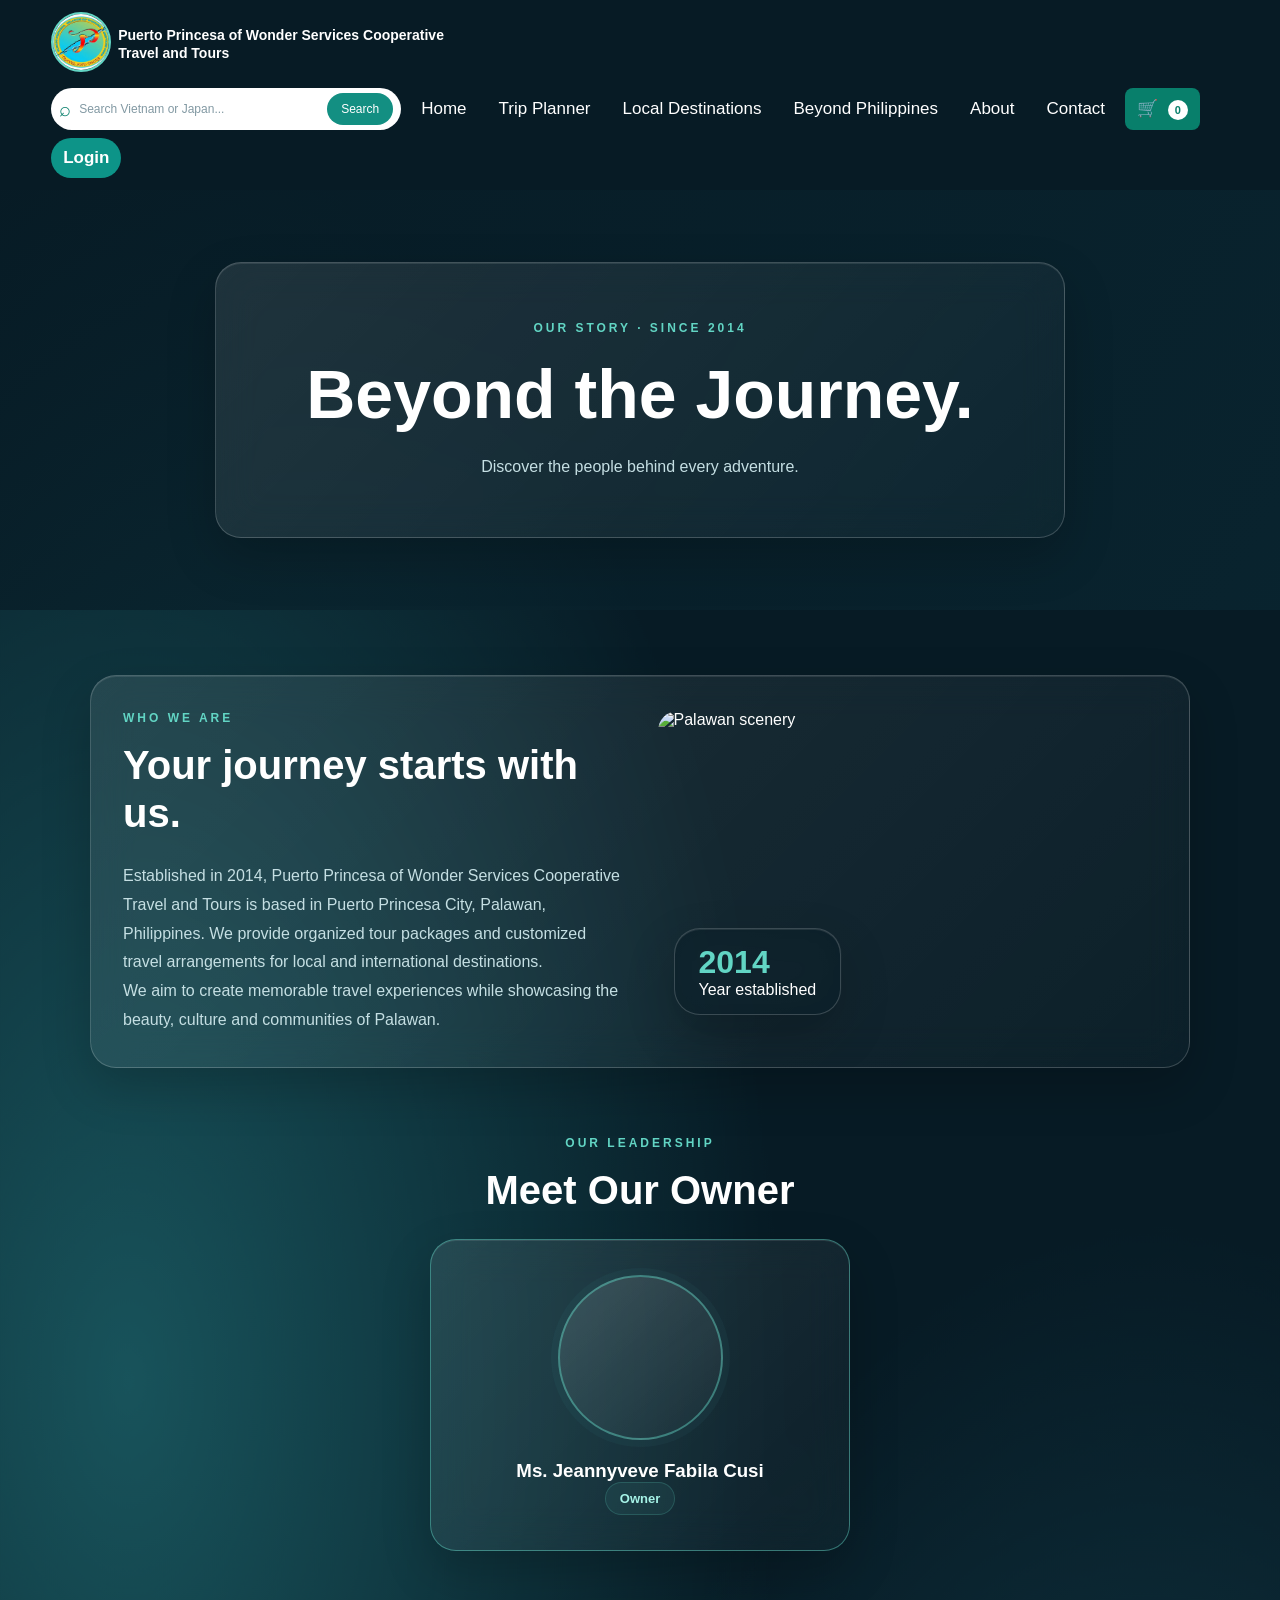
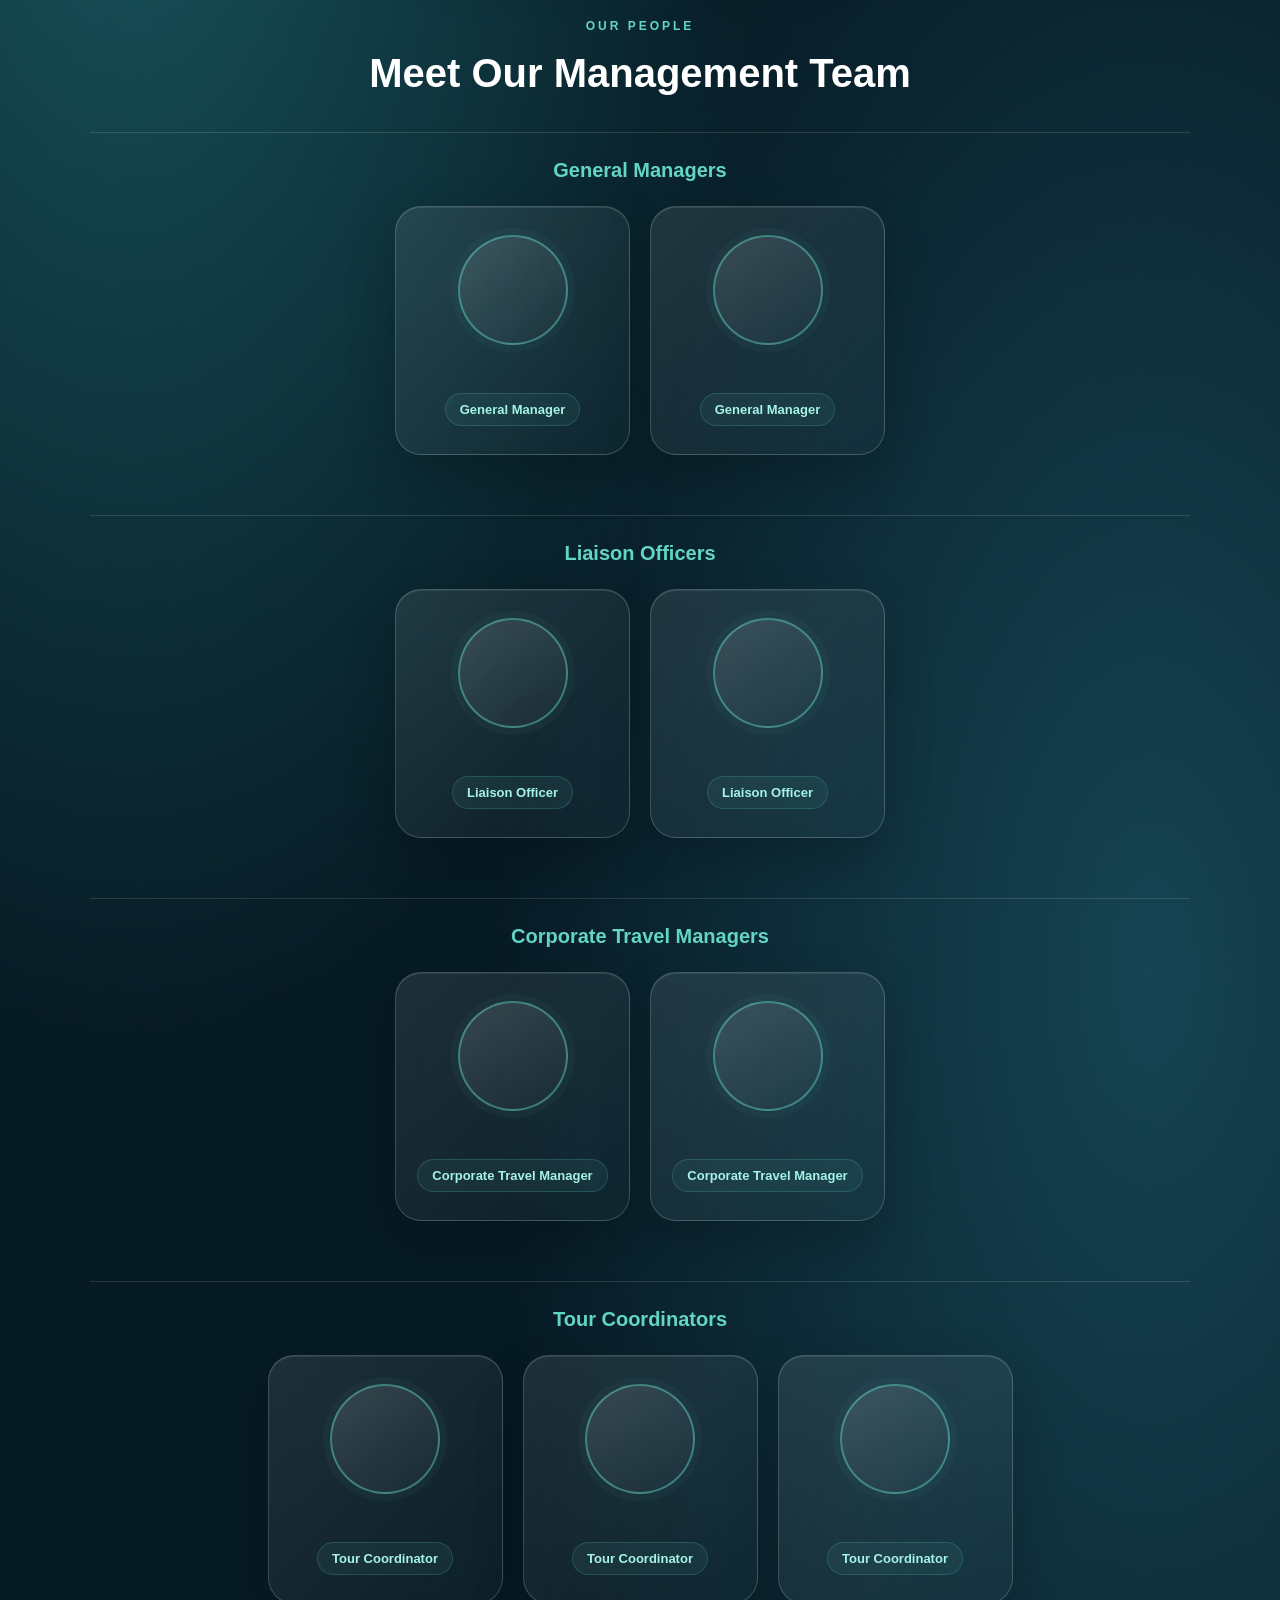
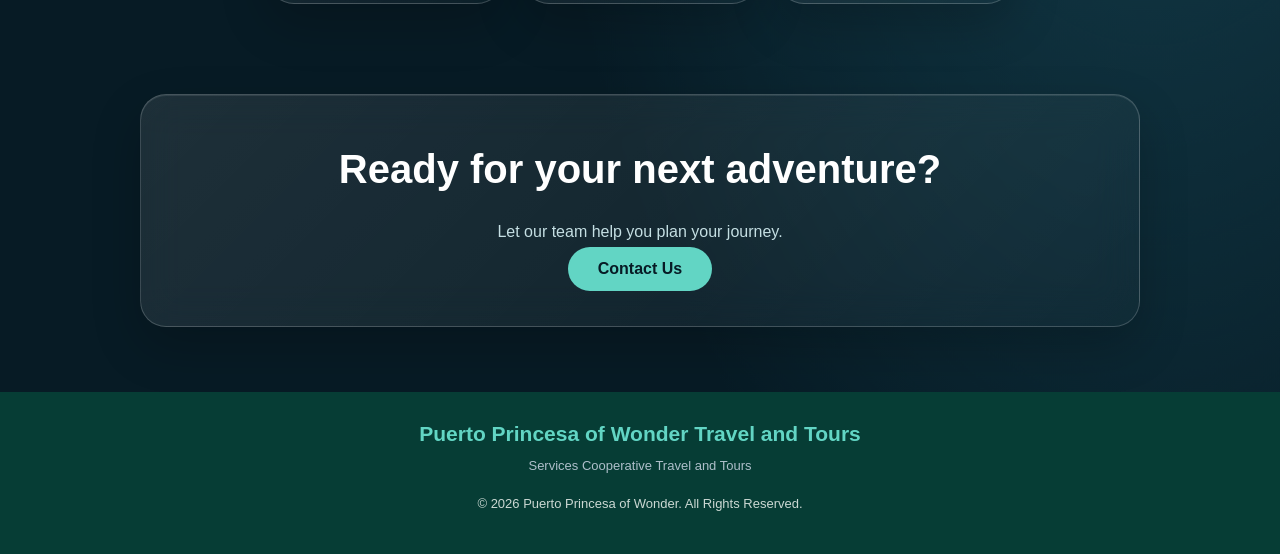
==== about.html @ e9b1c286 "Initial commit" ====
<!DOCTYPE html>
<html lang="en">
<head>
<meta charset="UTF-8">
<meta name="viewport" content="width=device-width, initial-scale=1">
<title>About Us | Puerto Princesa of Wonder</title>
<link rel="stylesheet" href="style.css">
<link rel="stylesheet" href="about.css">
</head>
<body>
  <header aria-label="Website header" class="navbar">
   <div class="brand-container">
    <div class="company-logo">
     <img alt="" onerror="this.hidden=true;this.nextElementSibling.hidden=false" src="logo_travel_and_tour.jpg"/>
     <span aria-label="Company logo placeholder" class="logo-fallback" hidden="">
      PW
     </span>
    </div>
    <div class="brand">
     Puerto Princesa of Wonder Services Cooperative Travel and Tours
    </div>
   </div>
   <nav aria-label="Main navigation" class="nav-links">
    <form class="home-search" id="headerSearchForm" role="search">
     <span aria-hidden="true">
      ⌕
     </span>
     <input aria-label="Search destinations" id="home-location-search" placeholder="Search Vietnam or Japan..." type="search"/>
     <button type="submit">
      Search
     </button>
    </form>
    <a href="index.html">
     Home
    </a>
    <a href="tripplanner.html">
     Trip Planner
    </a>
    <a href="local-destinations.html">
     Local Destinations
    </a>
    <a href="beyond-philippines.html">
     Beyond Philippines
    </a>
    <a href="about.html">
     About
    </a>
    <a href="contact.html">
     Contact
    </a>
    <button aria-label="Open shopping cart" class="cart-nav-btn" onclick="if(typeof openCart==='function')openCart()" type="button">
     🛒
     <span id="cart-count">
      0
     </span>
    </button>
    <button class="login-nav-btn" onclick="if(typeof showLoginNotice==='function')showLoginNotice()" type="button">
     Login
    </button>
   </nav>
  </header>
<main id="about-page">
<section class="about-hero"><div class="hero-glass"><span class="kicker">OUR STORY · SINCE 2014</span><h1>Beyond the Journey.</h1><p>Discover the people behind every adventure.</p></div></section>
<section class="company-section glass"><div><span class="kicker">WHO WE ARE</span><h2>Your journey starts with us.</h2><p>Established in 2014, Puerto Princesa of Wonder Services Cooperative Travel and Tours is based in Puerto Princesa City, Palawan, Philippines. We provide organized tour packages and customized travel arrangements for local and international destinations.</p><p>We aim to create memorable travel experiences while showcasing the beauty, culture and communities of Palawan.</p></div><div class="company-image"><img src="palawan.jpg" alt="Palawan scenery"><div class="year glass"><strong>2014</strong><br>Year established</div></div></section>
<section class="owner-section"><span class="kicker">OUR LEADERSHIP</span><h2>Meet Our Owner</h2><article class="owner-card glass"><div class="owner-photo"><!-- <img src="owner.jpg" alt="Ms. Jeannyveve Fabila Cusi"> --></div><h3>Ms. Jeannyveve Fabila Cusi</h3><span class="position">Owner</span></article></section>
<section class="team-section"><span class="kicker">OUR PEOPLE</span><h2>Meet Our Management Team</h2>
<section class="team-group"><h3>General Managers</h3><div class="team-grid"><article class="team-card"><div class="team-photo"><!-- <img src="general-manager-1.jpg" alt="General Manager"> --></div><h4><!-- Personnel name --></h4><span>General Manager</span></article>
<article class="team-card"><div class="team-photo"><!-- <img src="general-manager-2.jpg" alt="General Manager"> --></div><h4><!-- Personnel name --></h4><span>General Manager</span></article></div></section>
<section class="team-group"><h3>Liaison Officers</h3><div class="team-grid"><article class="team-card"><div class="team-photo"><!-- <img src="liaison-officer-1.jpg" alt="Liaison Officer"> --></div><h4><!-- Personnel name --></h4><span>Liaison Officer</span></article>
<article class="team-card"><div class="team-photo"><!-- <img src="liaison-officer-2.jpg" alt="Liaison Officer"> --></div><h4><!-- Personnel name --></h4><span>Liaison Officer</span></article></div></section>
<section class="team-group"><h3>Corporate Travel Managers</h3><div class="team-grid"><article class="team-card"><div class="team-photo"><!-- <img src="corporate-travel-manager-1.jpg" alt="Corporate Travel Manager"> --></div><h4><!-- Personnel name --></h4><span>Corporate Travel Manager</span></article>
<article class="team-card"><div class="team-photo"><!-- <img src="corporate-travel-manager-2.jpg" alt="Corporate Travel Manager"> --></div><h4><!-- Personnel name --></h4><span>Corporate Travel Manager</span></article></div></section>
<section class="team-group"><h3>Tour Coordinators</h3><div class="team-grid"><article class="team-card"><div class="team-photo"><!-- <img src="tour-coordinator-1.jpg" alt="Tour Coordinator"> --></div><h4><!-- Personnel name --></h4><span>Tour Coordinator</span></article>
<article class="team-card"><div class="team-photo"><!-- <img src="tour-coordinator-2.jpg" alt="Tour Coordinator"> --></div><h4><!-- Personnel name --></h4><span>Tour Coordinator</span></article>
<article class="team-card"><div class="team-photo"><!-- <img src="tour-coordinator-3.jpg" alt="Tour Coordinator"> --></div><h4><!-- Personnel name --></h4><span>Tour Coordinator</span></article></div></section>
</section><section class="about-contact glass"><h2>Ready for your next adventure?</h2><p>Let our team help you plan your journey.</p><a href="contact.html">Contact Us</a></section></main>
  <footer>
   <div class="footer-brand">
    Puerto Princesa of Wonder Travel and Tours
   </div>
   <p>
    Services Cooperative Travel and Tours
   </p>
   <p class="copyright">
    © 2026 Puerto Princesa of Wonder. All Rights Reserved.
   </p>
  </footer>
  <script defer="" src="script.js">
  </script>
 </body>
</html>
---- style.css ----
/* =========================
   GLOBAL
========================= */

* {
    margin: 0;
    padding: 0;
    box-sizing: border-box;
}

html {
    scroll-behavior: smooth;
}

body {
    font-family: Arial, Helvetica, sans-serif;
    background: #071b25;
    color: white;
}

button, input, select, textarea {
    font: inherit;
}

button {
    cursor: pointer;
}


/* =========================
   NAVBAR
========================= */

.navbar {
    width: 100%;
    min-height: 85px;
    padding: 12px 4%;
    display: flex;
    align-items: center;
    justify-content: space-between;
    gap: 20px;
    background: #071b25;
    position: sticky;
    top: 0;
    z-index: 1000;
}

.brand-container {
    display: flex;
    align-items: center;
    gap: 7px;
    flex-shrink: 0;
}

.company-logo img {
    width: 60px;
    height: 60px;
    object-fit: cover;
    border-radius: 50%;
    border: 2px solid #62d5c4;
}

.brand {
    color: white;
    font-size: 14px;
    font-weight: 900;
    line-height: 1.3;
    max-width: 330px;
}

.nav-links {
    display: flex;
    align-items: center;
    justify-content: flex-end;
    gap: 8px;
    flex-wrap: wrap;
}

.nav-links a,
.nav-links button {
    border: none;
    background: transparent;
    color: white;
    padding: 10px 12px;
    border-radius: 24px;
    font-size: 17px;
    text-decoration: none;
    white-space: nowrap;
    transition: 0.3s;
}

.nav-links a:hover,
.nav-links button:hover {
    background: rgba(22,135,125,0.12);
    color: #62d5c4;
}

/* LOGIN BUTTON */

.login-nav-btn,
.nav-links .login-nav-btn {
    background: #0d9488;
    color: white;
    font-weight: bold;
}

.login-nav-btn:hover {
    background: #08776f;
    color: white;
}

/* CART NAV BUTTON */

.cart-nav-btn,
.nav-links .cart-nav-btn {
    background: #087f6b;
    color: white;
    border-radius: 8px;
}

#cart-count {
    display: inline-grid;
    place-items: center;
    min-width: 20px;
    height: 20px;
    margin-left: 5px;
    padding: 0 5px;
    border-radius: 20px;
    background: white;
    color: #087f6b;
    font-size: 11px;
    font-weight: bold;
}

/* =========================
   HOME SEARCH BAR
========================= */

.home-search {
    display: flex;
    align-items: center;
    gap: 8px;
    width: 350px;
    max-width: 100%;
    min-height: 42px;
    padding: 5px 8px;
    background: white;
    border-radius: 25px;
    color: #17313d;
    position: relative;
}

.home-search span {
    font-size: 20px;
    color: #087f6b;
}

.home-search input {
    flex: 1;
    min-width: 0;
    width: 100%;
    border: none;
    outline: none;
    background: transparent;
    color: #172b35;
    font-size: 12px;
}

.home-search input::placeholder {
    color: #8299a3;
}

.home-search button {
    border: none;
    padding: 9px 14px;
    border-radius: 20px;
    background: #138f82;
    color: white;
    font-size: 12px;
}

.home-search button:hover {
    background: #08776d;
}

/* SEARCH SUGGESTIONS */

.search-results {
    position: absolute;
    top: calc(100% + 8px);
    left: 0;
    width: 100%;
    max-height: 200px;
    overflow-y: auto;
    display: none;
    flex-direction: column;
    background: white;
    border-radius: 12px;
    box-shadow: 0 8px 25px rgba(0,0,0,0.2);
    z-index: 9999;
}

.search-results button,
.search-results a,
.search-results .search-result-item {
    display: block;
    width: 100%;
    padding: 13px 18px;
    text-align: left;
    text-decoration: none;
    background: white;
    color: #17313d;
    border: none;
    border-bottom: 1px solid #eee;
    cursor: pointer;
    font-size: 14px;
}

.search-results button:hover,
.search-results a:hover,
.search-results .search-result-item:hover {
    background: #e9f6f3;
    color: #087f70;
}

/* =========================
   HOME HERO
========================= */

.home-hero {
    min-height: 620px;
    height: 88vh;
    position: relative;
    display: flex;
    align-items: center;
    background:
        url("https://images.unsplash.com/photo-1518509562904-e7ef99cdcc86?auto=format&fit=crop&w=2000&q=85")
        center/cover no-repeat;
}

.hero-overlay {
    position: absolute;
    inset: 0;
    background: linear-gradient(
        90deg,
        rgba(3,20,28,0.88),
        rgba(3,20,28,0.55),
        rgba(3,20,28,0.12)
    );
}

.home-content {
    position: relative;
    z-index: 2;
    max-width: 700px;
    padding: 0 8%;
}

.tagline {
    color: #62d5c4;
    font-size: 13px;
    font-weight: bold;
    letter-spacing: 3px;
}

.home-content h1 {
    font-size: clamp(55px,7vw,90px);
    line-height: 1.05;
    margin: 20px 0;
    font-weight: 900;
}

.home-content h1 span {
    color: #62d5c4;
}

.home-content p {
    max-width: 520px;
    color: #e0eeee;
    font-size: 16px;
    line-height: 1.8;
    margin-bottom: 30px;
}

/* BUTTONS */

.explore-btn,
.primary-btn,
.secondary-btn {
    display: inline-block;
    padding: 13px 25px;
    border: none;
    border-radius: 30px;
    font-size: 14px;
    font-weight: bold;
    text-decoration: none;
    transition: 0.3s;
}

.explore-btn,
.primary-btn {
    background: #0d9488;
    color: white;
}

.secondary-btn {
    background: transparent;
    border: 1px solid #62d5c4;
    color: white;
}

.explore-btn:hover,
.primary-btn:hover {
    background: #08776f;
    transform: translateY(-3px);
}

.secondary-btn:hover {
    background: #62d5c4;
    color: #071b25;
}

/* =========================
   SECTION HEADINGS
========================= */

.section-heading {
    text-align: center;
    margin-bottom: 45px;
}

.section-heading span {
    color: #62d5c4;
    font-size: 12px;
    font-weight: bold;
    letter-spacing: 3px;
}

.section-heading h2 {
    font-size: 36px;
    margin: 15px 0;
}

.section-heading p {
    color: #aebfca;
    font-size: 14px;
    line-height: 1.7;
}

/* =========================
   TOP DESTINATIONS
========================= */

.destinations {
    padding: 100px 8%;
    background: #0a222d;
}

.destination-grid {
    display: grid;
    grid-template-columns: repeat(3,minmax(0,1fr));
    gap: 25px;
}

.destination-card {
    background: #102d38;
    border-radius: 18px;
    overflow: hidden;
    border: 1px solid rgba(255,255,255,0.07);
    transition: 0.3s;
}

.destination-card:hover {
    transform: translateY(-8px);
    border-color: #62d5c4;
}

.destination-card img {
    width: 100%;
    height: 240px;
    object-fit: cover;
    display: block;
    transition: 0.4s;
}

.destination-card:hover img {
    transform: scale(1.03);
}

.destination-info {
    padding: 25px;
}

.destination-info span {
    color: #62d5c4;
    font-size: 11px;
    font-weight: bold;
    letter-spacing: 2px;
}

.destination-info h3 {
    color: white;
    font-size: 23px;
    margin: 12px 0;
}

.destination-info p {
    color: #b6c9c8;
    font-size: 14px;
    line-height: 1.8;
    margin-bottom: 20px;
}

.destination-info button {
    background: #087f6b;
    color: white;
    border: none;
    padding: 12px 18px;
    border-radius: 8px;
    font-weight: bold;
}

.destination-info button:hover {
    background: #075d50;
}

.center-action {
    display: flex;
    justify-content: center;
    flex-wrap: wrap;
    gap: 12px;
    margin-top: 35px;
}

/* =========================
   PREDICTIVE ANALYTICS
========================= */

.home-page {
    padding: 90px 8%;
    background: #173e38;
}

.home-page .section-heading h2 {
    color: #173e38;
}

.home-page .section-heading p {
    color: #777;
}

.prediction-panel {
    max-width: 950px;
    margin: auto;
    padding: 30px;
    background: rgb(4, 47, 164);
    border-radius: 20px;
    box-shadow: 0 12px 35px rgba(23,61,55,0.08);
}

/* FORM */

.custom-form {
    display: grid;
    grid-template-columns: repeat(2,minmax(0,1fr));
    gap: 22px;
}

.form-group {
    display: flex;
    flex-direction: column;
    gap: 9px;
    min-width: 0;
}

.form-group label {
    font-weight: 600;
    color: #244c45;
    font-size: 14px;
}

.form-group input,
.form-group select,
.form-group textarea {
    width: 100%;
    padding: 14px;
    border: 1px solid #ddd;
    border-radius: 9px;
    font-size: 14px;
    outline: none;
    font-family: inherit;
    background: white;
    color: #173e38;
}

.form-group input:focus,
.form-group select:focus,
.form-group textarea:focus {
    border-color: #159b82;
}

.full-width {
    grid-column: 1 / -1;
}

.prediction-results {
    margin-top: 22px;
    padding: 20px;
    border-radius: 14px;
    background: #f1f8f6;
    color: #173e38;
}


/* =========================
   FOOTER
========================= */

footer {
    padding: 40px 8%;
    text-align: center;
    background: #05151d;
}

.footer-brand {
    color: #62d5c4;
    font-size: 18px;
    font-weight: bold;
    margin-bottom: 10px;
}

footer p {
    color: #aebfca;
    font-size: 13px;
    line-height: 1.8;
}

.copyright {
    margin-top: 15px;
    font-size: 12px;
}

/* =========================
   SHOPPING CART
========================= */

.cart-overlay {
    display: none;
    position: fixed;
    inset: 0;
    z-index: 2000;
    background: rgba(0,0,0,0.55);
    justify-content: flex-end;
    align-items: stretch;
}

.cart-panel {
    background: white;
    width: min(450px,100%);
    height: 100%;
    padding: 25px;
    overflow-y: auto;
    box-shadow: -12px 0 35px rgba(0,0,0,0.18);
}

.cart-header {
    display: flex;
    justify-content: space-between;
    align-items: center;
    border-bottom: 1px solid #eee;
    padding-bottom: 20px;
}

.cart-header h2 {
    font-size: 21px;
    color: #173e38;
}

.cart-header button {
    border: none;
    background: transparent;
    font-size: 22px;
    color: #173e38;
}

.cart-item {
    display: flex;
    align-items: center;
    justify-content: space-between;
    gap: 15px;
    padding: 14px 0;
    border-bottom: 1px solid #e8eeec;
}

.cart-item h4 {
    color: #173e38;
}

.cart-item p {
    color: #888;
    font-size: 13px;
    margin-top: 5px;
}

.cart-item button {
    border: none;
    background: #fff0ed;
    color: #b23c2b;
    padding: 8px 12px;
    border-radius: 8px;
}

.cart-footer {
    margin-top: 30px;
}

.cart-footer h3 {
    margin-bottom: 20px;
    color: #173e38;
}

.cart-footer button {
    width: 100%;
    padding: 15px;
    background: #087f6b;
    color: white;
    border: none;
    border-radius: 8px;
}

.empty-cart {
    text-align: center;
    color: #999;
    padding: 40px 0;
}

/* =========================
   RESPONSIVE DESIGN
========================= */

@media (max-width: 1050px) {
    .navbar {
        padding: 12px 2.5%;
    }

    .brand {
        font-size: 12px;
        max-width: 260px;
    }

    .company-logo img {
        width: 50px;
        height: 50px;
    }

    .nav-links {
        gap: 5px;
    }
}

@media (max-width: 800px) {
    .navbar {
        flex-direction: column;
        justify-content: center;
        gap: 13px;
    }

    .brand-container {
        justify-content: center;
    }

    .nav-links {
        justify-content: center;
    }

    .home-hero {
        height: 650px;
        min-height: 550px;
    }

    .destination-grid,
    .contact-details {
        grid-template-columns: 1fr;
    }

    .about-content {
        grid-template-columns: 1fr;
        gap: 35px;
    }

    .about-image {
        min-height: 300px;
    }

    .section-heading h2 {
        font-size: 29px;
    }

    .about-text h2 {
        font-size: 31px;
    }
}

@media (max-width: 600px) {
    .brand {
        font-size: 12px;
        max-width: 75vw;
        white-space: normal;
    }

    .nav-links {
        gap: 5px;
    }

    .nav-links a,
    .nav-links button {
        font-size: 11px;
        padding: 8px;
    }

    .home-search {
        width: 100%;
    }

    .home-content h1 {
        font-size: 52px;
    }

    .home-content p {
        font-size: 14px;
    }

    .home-page .custom-form {
        grid-template-columns: 1fr;
    }

    .full-width {
        grid-column: 1 / -1;
    }

    .prediction-panel {
        padding: 20px;
    }

    .destinations,
    .about-section,
    .contact-section,
    .home-page {
        padding: 70px 6%;
    }

    .center-action {
        flex-direction: column;
    }

    .center-action button {
        width: 100%;
    }
}




/* =================================
   TRAVEL RECOMMENDATIONS SECTION
================================= */

.home-page {
  width: 100%;
  padding: 80px 7%;
  background: #0a222d;
}

/* Section Heading */

.home-page .section-heading {
  text-align: center;
  max-width: 850px;
  margin: 0 auto 35px;
}

.home-page .section-heading span {
  display: inline-block;
  color: #ffffff;
  font-size: 20px;
  font-weight: 1000;
  letter-spacing: 1px;
  margin-bottom: 12px;
}

.home-page .section-heading h2 {
  font-size: 36px;
  font-weight: 800;
  color: #173b4f;
  margin-bottom: 15px;
}

.home-page .section-inner {
  max-width: 750px;
  margin: 0 auto 30px;
  text-align: center;
}

.home-page .section-inner p {
  color: #667781;
  font-size: 15px;
  line-height: 1.8;
  margin: 0;
}

/* Generator Panel */

.generator-panel {
  max-width: 1050px;
  margin: 0 auto;
  padding: 35px;
  background: #ffffff;
  border-radius: 18px;
  box-shadow: 0 8px 30px rgba(20, 55, 75, 0.08);
  border: 1px solid #e7eef2;
}

/* Generator Form */

.generator-form {
  display: grid;
  grid-template-columns: repeat(2, 1fr);
  gap: 22px;
}

.generator-form .form-group {
  display: flex;
  flex-direction: column;
  gap: 9px;
}

.generator-form .form-group label {
  font-size: 14px;
  font-weight: 700;
  color: #294957;
}

.generator-form .form-group select,
.generator-form .form-group input {
  width: 100%;
  height: 48px;
  padding: 0 15px;
  border: 1px solid #d8e2e8;
  border-radius: 9px;
  outline: none;
  background: #f9fbfc;
  color: #344b57;
  font-size: 14px;
  transition: 0.3s ease;
}

.generator-form .form-group select:focus,
.generator-form .form-group input:focus {
  border-color: #078b83;
  background: #ffffff;
  box-shadow: 0 0 0 3px rgba(7, 139, 131, 0.12);
}

/* Generate Button */

.gen-submit {
  grid-column: 1 / -1;
  text-align: center;
  margin-top: 8px;
}

.gen-submit .primary-btn {
  min-width: 230px;
  padding: 14px 28px;
  border: none;
  border-radius: 9px;
  background: #078b83;
  color: #ffffff;
  font-size: 15px;
  font-weight: 700;
  cursor: pointer;
  transition: 0.3s ease;
}

.gen-submit .primary-btn:hover {
  background: #056d67;
  transform: translateY(-2px);
  box-shadow: 0 6px 15px rgba(7, 139, 131, 0.2);
}

.generator-note {
  display: block;
  margin-top: 14px;
  color: #ffffff;
  font-size: 12px;
  line-height: 1.6;
}

/* Prediction Results */

.prediction-results {
  margin-top: 30px;
  padding: 25px;
  min-height: 100px;
  background: #f7fafb;
  border: 1px dashed #cbdde0;
  border-radius: 12px;
}

.prediction-results .placeholder {
  margin: 10px 0;
  text-align: center;
  color: #84939b;
  font-size: 14px;
}

/* Responsive Design */

@media (max-width: 768px) {
  .home-page {
    padding: 55px 5%;
  }

  .home-page .section-heading h2 {
    font-size: 28px;
  }

  .generator-panel {
    padding: 22px;
  }

  .generator-form {
    grid-template-columns: 1fr;
    gap: 18px;
  }

  .gen-submit {
    grid-column: 1;
  }

  .gen-submit .primary-btn {
    width: 100%;
  }
}

@media (max-width: 480px) {
  .home-page {
    padding: 45px 4%;
  }

  .home-page .section-heading h2 {
    font-size: 24px;
  }

  .generator-panel {
    padding: 17px;
  }

  .generator-form .form-group select,
  .generator-form .form-group input {
    height: 45px;
  }

  .prediction-results {
    padding: 18px;
  }
}





/* ==========================================
   TRIP PLANNER - MAIN PAGE
========================================== */

#planner-page,
#tours-page {
    display: block;
    width: 100%;
    min-height: 70vh;
    background: #f8f9fa;
    color: #333;
}

/* ==========================================
   HERO SECTION
========================================== */

#planner-page .subpage-hero,
#tours-page .subpage-hero {
    width: 100%;
    padding: 75px 20px;
    text-align: center;
    color: #fff;
    background: linear-gradient(135deg, #064b3e, #08745f);
}

#planner-page .eyebrow,
#tours-page .eyebrow {
    display: inline-block;
    margin-bottom: 15px;
    color: #f4c542;
    font-size: 13px;
    font-weight: 800;
    letter-spacing: 2px;
}

#planner-page .subpage-hero h1,
#tours-page .subpage-hero h1 {
    margin-bottom: 15px;
    font-size: clamp(27px, 4vw, 42px);
    font-weight: 800;
    line-height: 1.3;
}

#planner-page .subpage-hero p,
#tours-page .subpage-hero p {
    max-width: 650px;
    margin: 0 auto;
    color: #e8f3ef;
    font-size: 16px;
    line-height: 1.7;
}

/* ==========================================
   SECTION CONTAINER
========================================== */

#planner-page .section,
#tours-page .section {
    width: 100%;
    padding: 65px 20px;
}

#planner-page .section-inner,
#tours-page .section-inner {
    width: 100%;
    max-width: 1150px;
    margin: 0 auto;
}

/* ==========================================
   CHOICE CARDS
========================================== */

#planner-page .choice-grid {
    display: grid;
    grid-template-columns: repeat(2, minmax(0, 1fr));
    gap: 30px;
    max-width: 950px;
    margin: 0 auto;
}

#planner-page .choice-card {
    display: flex;
    flex-direction: column;
    align-items: center;
    justify-content: space-between;
    padding: 38px 30px;
    background: #fff;
    border: 1px solid #e5e5e5;
    border-radius: 18px;
    text-align: center;
    box-shadow: 0 8px 25px rgba(0, 0, 0, 0.07);
    transition: transform 0.3s ease, box-shadow 0.3s ease;
}

#planner-page .choice-card:hover {
    transform: translateY(-6px);
    box-shadow: 0 12px 30px rgba(0, 0, 0, 0.12);
}

#planner-page .choice-icon {
    margin-bottom: 20px;
    font-size: 48px;
}

#planner-page .choice-card h2 {
    margin-bottom: 15px;
    color: #064b3e;
    font-size: 25px;
    font-weight: 800;
}

#planner-page .choice-card p {
    min-height: 80px;
    margin-bottom: 25px;
    color: #666;
    font-size: 15px;
    line-height: 1.8;
}

/* ==========================================
   BUTTONS
========================================== */

#planner-page .primary-btn,
#tours-page .secondary-btn {
    display: inline-block;
    padding: 13px 23px;
    border: none;
    border-radius: 8px;
    font-size: 14px;
    font-weight: 700;
    cursor: pointer;
    transition: 0.3s ease;
}

#planner-page .primary-btn {
    background: #08745f;
    color: #fff;
}

#planner-page .primary-btn:hover {
    background: #064b3e;
    transform: translateY(-2px);
}

#planner-page .gold-btn {
    background: #e5ad28;
    color: #222;
}

#planner-page .gold-btn:hover {
    background: #cc9414;
}

/* ==========================================
   TOUR PACKAGE GENERATOR LINK
========================================== */

#planner-page .choice-note {
    margin-top: 35px;
    color: #666;
    text-align: center;
    font-size: 15px;
}

#planner-page .link-btn {
    padding: 0;
    border: none;
    background: transparent;
    color: #08745f;
    font-weight: 800;
    text-decoration: underline;
    cursor: pointer;
}

#planner-page .link-btn:hover {
    color: #e5ad28;
}

/* ==========================================
   TOUR CATALOG FILTER
========================================== */

#tours-page .tours-filter {
    display: flex;
    align-items: center;
    justify-content: flex-end;
    gap: 12px;
    margin-bottom: 30px;
}

#tours-page .tours-filter label {
    color: #064b3e;
    font-size: 13px;
    font-weight: 800;
}

#tours-page .tours-filter select {
    min-width: 190px;
    padding: 11px 15px;
    border: 1px solid #ccc;
    border-radius: 8px;
    background: #fff;
    color: #333;
    outline: none;
}

#tours-page .tours-filter select:focus {
    border-color: #08745f;
    box-shadow: 0 0 0 3px rgba(8, 116, 95, 0.12);
}

/* ==========================================
   TOUR CARDS
========================================== */

#tours-page .tour-tiles {
    display: grid;
    grid-template-columns: repeat(3, minmax(0, 1fr));
    gap: 25px;
    width: 100%;
}

#tours-page .tour-card,
#tours-page .tour-tile {
    overflow: hidden;
    background: #fff;
    border: 1px solid #e5e5e5;
    border-radius: 14px;
    box-shadow: 0 5px 18px rgba(0, 0, 0, 0.07);
    transition: 0.3s ease;
}

#tours-page .tour-card:hover,
#tours-page .tour-tile:hover {
    transform: translateY(-5px);
    box-shadow: 0 10px 25px rgba(0, 0, 0, 0.12);
}

#tours-page .tour-card img,
#tours-page .tour-tile img {
    display: block;
    width: 100%;
    height: 210px;
    object-fit: cover;
}

#tours-page .tour-card h3,
#tours-page .tour-tile h3 {
    margin: 18px 18px 10px;
    color: #064b3e;
    font-size: 19px;
    font-weight: 800;
}

#tours-page .tour-card p,
#tours-page .tour-tile p {
    margin: 0 18px 15px;
    color: #666;
    font-size: 14px;
    line-height: 1.6;
}

#tours-page .tour-card button,
#tours-page .tour-tile button {
    margin: 0 18px 20px;
}

/* ==========================================
   ACTION BUTTONS
========================================== */

#tours-page .form-actions {
    display: flex;
    flex-wrap: wrap;
    align-items: center;
    justify-content: center;
    gap: 15px;
    margin-top: 40px;
}

#tours-page .secondary-btn {
    background: #064b3e;
    color: #fff;
}

#tours-page .secondary-btn:hover {
    background: #08745f;
    transform: translateY(-2px);
}

/* ==========================================
   FOOTER
========================================== */

body > footer {
    width: 100%;
    padding: 30px 20px;
    background: #063d35;
    color: #fff;
    text-align: center;
}

body > footer .footer-brand {
    margin-bottom: 8px;
    font-size: 21px;
    font-weight: 800;
}

body > footer p {
    margin-bottom: 8px;
}

body > footer .copyright {
    margin-top: 15px;
    color: #cbd8d3;
    font-size: 13px;
}

/* ==========================================
   TABLET
========================================== */

@media (max-width: 900px) {
    #tours-page .tour-tiles {
        grid-template-columns: repeat(2, minmax(0, 1fr));
    }

    #planner-page .choice-grid {
        gap: 20px;
    }
}

/* ==========================================
   MOBILE
========================================== */

@media (max-width: 600px) {
    #planner-page .subpage-hero,
    #tours-page .subpage-hero {
        padding: 55px 18px;
    }

    #planner-page .section,
    #tours-page .section {
        padding: 40px 15px;
    }

    #planner-page .choice-grid {
        grid-template-columns: 1fr;
    }

    #planner-page .choice-card {
        padding: 30px 22px;
    }

    #planner-page .choice-card p {
        min-height: auto;
    }

    #tours-page .tour-tiles {
        grid-template-columns: 1fr;
    }

    #tours-page .tours-filter {
        align-items: flex-start;
        flex-direction: column;
    }

    #tours-page .tours-filter select {
        width: 100%;
    }

    #tours-page .form-actions {
        flex-direction: column;
    }

    #tours-page .secondary-btn {
        width: 100%;
    }
}







/* ==========================================
   CUSTOMIZE YOUR DREAM TRIP SECTION
========================================== */

#customize {
    width: 100%;
    padding: 80px 7%;
    background: #0a222d;
}

/* SECTION CONTAINER */

#customize .section-inner {
    max-width: 1200px;
    margin: 0 auto;
}

/* FEATURE LAYOUT */

#customize .feature-band {
    display: grid;
    grid-template-columns: 1fr 1fr;
    align-items: center;
    gap: 60px;
}

/* DESTINATION IMAGE */

#customize .feature-band img {
    display: block;
    width: 100%;
    height: 420px;
    object-fit: cover;
    border-radius: 18px;
    box-shadow: 0 12px 30px rgba(0, 0, 0, 0.12);
}

/* TEXT CONTENT */

#customize .feature-copy {
    display: flex;
    flex-direction: column;
    align-items: flex-start;
}

/* EYEBROW TEXT */

#customize .eyebrow {
    display: inline-block;
    color: #00ffee;
    font-size: 13px;
    font-weight: 800;
    letter-spacing: 2px;
    text-transform: uppercase;
    margin-bottom: 18px;
}

/* SECTION TITLE */

#customize .feature-copy h2 {
    color: #ffffff;
    font-size: clamp(30px, 3.5vw, 44px);
    font-weight: 900;
    line-height: 1.2;
    margin: 0 0 22px;
}

/* DESCRIPTION */

#customize .feature-copy p {
    color: #ffffff;
    font-size: 16px;
    line-height: 1.9;
    max-width: 520px;
    margin: 0 0 30px;
}

/* START PLANNING BUTTON */

#customize .feature-copy .btn-primary {
    display: inline-flex;
    align-items: center;
    justify-content: center;

    padding: 14px 30px;
    min-height: 50px;

    background: #0d9488;
    color: #ffffff;
    border: 1px solid #0d9488;
    border-radius: 30px;

    font-size: 15px;
    font-weight: 700;
    text-decoration: none;

    transition: all 0.3s ease;
}

#customize .feature-copy .btn-primary:hover {
    background: #08776f;
    border-color: #08776f;
    color: #ffffff;
    transform: translateY(-3px);
    box-shadow: 0 8px 20px rgba(13, 148, 136, 0.25);
}

/* ==========================================
   RESPONSIVE - TABLET
========================================== */

@media (max-width: 900px) {

    #customize {
        padding: 60px 5%;
    }

    #customize .feature-band {
        gap: 35px;
    }

    #customize .feature-band img {
        height: 350px;
    }

    #customize .feature-copy h2 {
        font-size: 32px;
    }

    #customize .feature-copy p {
        font-size: 15px;
    }
}

/* ==========================================
   RESPONSIVE - MOBILE
========================================== */

@media (max-width: 768px) {

    #customize {
        padding: 50px 5%;
    }

    #customize .feature-band {
        grid-template-columns: 1fr;
        gap: 30px;
    }

    #customize .feature-band img {
        height: 280px;
    }

    #customize .feature-copy h2 {
        font-size: 29px;
    }

    #customize .feature-copy p {
        font-size: 14px;
        line-height: 1.8;
    }
}

/* ==========================================
   RESPONSIVE - SMALL MOBILE
========================================== */

@media (max-width: 480px) {

    #customize .feature-band img {
        height: 230px;
        border-radius: 12px;
    }

    #customize .feature-copy h2 {
        font-size: 26px;
    }

    #customize .feature-copy .btn-primary {
        width: 100%;
    }
}








/* ==========================================
   SMART TRAVEL RECOMMENDATIONS SECTION
========================================== */

#recommendations {
    width: 100%;
    padding: 80px 7%;
    background: #0a222d;
}

/* SECTION CONTAINER */

#recommendations .section-inner {
    max-width: 1200px;
    margin: 0 auto;
}

/* FEATURE LAYOUT */

#recommendations .feature-band {
    display: grid;
    grid-template-columns: 1fr 1fr;
    align-items: center;
    gap: 60px;
}

/* TEXT CONTENT */

#recommendations .feature-copy {
    display: flex;
    flex-direction: column;
    align-items: flex-start;
}

/* EYEBROW TEXT */

#recommendations .eyebrow {
    display: inline-block;
    color: #00ffee;
    font-size: 13px;
    font-weight: 800;
    letter-spacing: 2px;
    text-transform: uppercase;
    margin-bottom: 18px;
}

/* SECTION TITLE */

#recommendations .feature-copy h2 {
    color: #ffffff;
    font-size: clamp(30px, 3.5vw, 44px);
    font-weight: 900;
    line-height: 1.2;
    margin: 0 0 22px;
}

/* DESCRIPTION */

#recommendations .feature-copy p {
    color: #ffffff;
    font-size: 16px;
    line-height: 1.9;
    max-width: 520px;
    margin: 0 0 30px;
}

/* EXPLORE TRIP OPTIONS BUTTON */

#recommendations .feature-copy .btn-primary {
    display: inline-flex;
    align-items: center;
    justify-content: center;

    min-height: 50px;
    padding: 14px 30px;

    background: #0d9488;
    color: #ffffff;
    border: 1px solid #0d9488;
    border-radius: 30px;

    font-size: 15px;
    font-weight: 700;
    text-decoration: none;

    transition: all 0.3s ease;
}

#recommendations .feature-copy .btn-primary:hover {
    background: #08776f;
    border-color: #08776f;
    color: #ffffff;
    transform: translateY(-3px);
    box-shadow: 0 8px 20px rgba(13, 148, 136, 0.25);
}

/* DESTINATION IMAGE */

#recommendations .feature-band img {
    display: block;
    width: 100%;
    height: 420px;
    object-fit: cover;
    border-radius: 18px;
    box-shadow: 0 12px 30px rgba(0, 0, 0, 0.12);
}

/* ==========================================
   RESPONSIVE - TABLET
========================================== */

@media (max-width: 900px) {

    #recommendations {
        padding: 60px 5%;
    }

    #recommendations .feature-band {
        gap: 35px;
    }

    #recommendations .feature-band img {
        height: 350px;
    }

    #recommendations .feature-copy h2 {
        font-size: 32px;
    }

    #recommendations .feature-copy p {
        font-size: 15px;
    }
}

/* ==========================================
   RESPONSIVE - MOBILE
========================================== */

@media (max-width: 768px) {

    #recommendations {
        padding: 50px 5%;
    }

    #recommendations .feature-band {
        grid-template-columns: 1fr;
        gap: 30px;
    }

    #recommendations .feature-band img {
        height: 280px;
    }

    #recommendations .feature-copy h2 {
        font-size: 29px;
    }

    #recommendations .feature-copy p {
        font-size: 14px;
        line-height: 1.8;
    }
}

/* ==========================================
   RESPONSIVE - SMALL MOBILE
========================================== */

@media (max-width: 480px) {

    #recommendations .feature-band img {
        height: 230px;
        border-radius: 12px;
    }

    #recommendations .feature-copy h2 {
        font-size: 26px;
    }

    #recommendations .feature-copy .btn-primary {
        width: 100%;
    }
}




/* ==========================================
   TOP DESTINATIONS CAROUSEL
========================================== */

#discover .top-destinations-carousel {
    width: 100%;
    max-width: 1200px;
    margin: 35px auto 0;
}

/* CAROUSEL TRACK */

#discover .top-carousel-track {
    position: relative;
    width: 100%;
    min-height: 420px;
    overflow: hidden;
    border-radius: 22px;
}

/* INDIVIDUAL SLIDES */

#discover .top-carousel-slide {
    display: none;
    width: 100%;
    min-height: 420px;
    padding: 60px 7%;
    align-items: center;

    background-position: center;
    background-size: cover;
    background-repeat: no-repeat;

    border-radius: 22px;
}

/* PUERTO PRINCESA BACKGROUND */

#discover .puerto-slide {
    background-image:
        linear-gradient(
            90deg,
            rgba(3, 20, 28, 0.85),
            rgba(3, 20, 28, 0.20)
        ),
        url("puerto-princesa.jpg");
}

/* EL NIDO BACKGROUND */

#discover .elnido-slide {
    background-image:
        linear-gradient(
            90deg,
            rgba(3, 20, 28, 0.85),
            rgba(3, 20, 28, 0.20)
        ),
        url("elnido.jpg");
}

/* CORON BACKGROUND */

#discover .coron-slide {
    background-image:
        linear-gradient(
            90deg,
            rgba(3, 20, 28, 0.85),
            rgba(3, 20, 28, 0.20)
        ),
        url("coron.jpg");
}

/* ACTIVE SLIDE */

#discover .top-carousel-slide.active {
    display: flex;
    animation: topCarouselFade 0.4s ease;
}

/* CONTENT */

#discover .top-carousel-content {
    width: 100%;
    max-width: 580px;
    text-align: left;
}

/* DESTINATION LABEL */

#discover .top-carousel-label {
    display: inline-block;
    color: #62d5c4;
    font-size: 13px;
    font-weight: 800;
    letter-spacing: 2px;
    margin-bottom: 20px;
}

/* DESTINATION TITLE */

#discover .top-carousel-content h3 {
    color: #ffffff;
    font-size: clamp(30px, 4vw, 48px);
    font-weight: 900;
    line-height: 1.2;
    margin: 0 0 20px;
}

/* DESTINATION DESCRIPTION */

#discover .top-carousel-content p {
    color: #edf5f5;
    font-size: 16px;
    line-height: 1.8;
    margin: 0 0 30px;
}

/* EXPLORE BUTTON */

#discover .top-carousel-btn {
    display: inline-flex;
    align-items: center;
    justify-content: center;

    min-height: 48px;
    padding: 13px 28px;

    background: #0d9488;
    color: #ffffff;

    border-radius: 30px;
    font-size: 14px;
    font-weight: 700;
    text-decoration: none;

    transition: 0.3s ease;
}

#discover .top-carousel-btn:hover {
    background: #08776f;
    color: #ffffff;
    transform: translateY(-3px);
}

/* CAROUSEL CONTROLS */

#discover .top-carousel-controls {
    display: flex;
    justify-content: center;
    align-items: center;
    gap: 20px;
    margin-top: 22px;
}

#discover .top-carousel-arrow {
    display: flex;
    justify-content: center;
    align-items: center;

    width: 42px;
    height: 42px;

    background: #0d9488;
    color: #ffffff;
    border: none;
    border-radius: 50%;

    font-size: 20px;
    cursor: pointer;
    transition: 0.3s ease;
}

#discover .top-carousel-arrow:hover {
    background: #08776f;
    transform: scale(1.08);
}

/* SLIDE COUNTER */

#discover #topCarouselCounter {
    color: #ffffff;
    font-size: 14px;
    font-weight: 700;
}

/* ANIMATION */

@keyframes topCarouselFade {
    from {
        opacity: 0;
    }

    to {
        opacity: 1;
    }
}

/* ==========================================
   RESPONSIVE DESIGN
========================================== */

@media (max-width: 768px) {

    #discover .top-carousel-track,
    #discover .top-carousel-slide {
        min-height: 380px;
    }

    #discover .top-carousel-slide {
        padding: 45px 6%;
    }

    #discover .top-carousel-content h3 {
        font-size: 32px;
    }

    #discover .top-carousel-content p {
        font-size: 14px;
    }
}

@media (max-width: 480px) {

    #discover .top-carousel-track,
    #discover .top-carousel-slide {
        min-height: 400px;
    }

    #discover .top-carousel-slide {
        padding: 35px 6%;
    }

    #discover .top-carousel-content h3 {
        font-size: 27px;
    }

    #discover .top-carousel-label {
        font-size: 11px;
    }

    #discover .top-carousel-btn {
        width: 100%;
    }
}
---- about.css ----
/* All styles are scoped to About Us; shared header/footer remain unchanged. */
#about-page{--teal:#62d5c4;--muted:#c5dfe3;color:#fff;background:radial-gradient(ellipse at 10% 35%,#18535b 0,transparent 40%),radial-gradient(ellipse at 90% 70%,#164453 0,transparent 40%),#071b25;padding-bottom:65px;min-height:100vh;overflow:hidden}
#about-page *{box-sizing:border-box}
#about-page h1,#about-page h2,#about-page h3{color:#fff;line-height:1.2}
#about-page p{color:var(--muted);line-height:1.8}
#about-page .kicker{color:var(--teal);font-size:12px;font-weight:800;letter-spacing:3px}
#about-page .glass,#about-page .hero-glass,#about-page .team-card{background:linear-gradient(135deg,#ffffff18,#ffffff06);border:1px solid #ffffff30;border-radius:26px;backdrop-filter:blur(20px);-webkit-backdrop-filter:blur(20px);box-shadow:0 20px 50px #0003,inset 0 1px 0 #ffffff18}
#about-page .about-hero{min-height:420px;display:grid;place-items:center;padding:40px 20px;background:linear-gradient(120deg,#071b25d9,#0d344155),url('palawan.jpg') center/cover}
#about-page .hero-glass{text-align:center;width:min(850px,100%);padding:55px 25px}
#about-page h1{font-size:clamp(36px,6vw,68px);margin:18px 0}
#about-page h2{font-size:clamp(26px,4vw,40px);margin:15px 0 25px}
#about-page .company-section{width:min(1100px,92%);margin:65px auto;padding:32px;display:grid;grid-template-columns:1fr 1fr;gap:35px;align-items:center}
#about-page .company-image{position:relative}
#about-page .company-image img{display:block;width:100%;height:320px;object-fit:cover;border-radius:20px}
#about-page .year{position:absolute;bottom:16px;left:16px;padding:15px 24px;background:#071b2599}
#about-page .year strong{font-size:32px;color:var(--teal)}
#about-page .owner-section,#about-page .team-section{text-align:center;width:min(1100px,92%);margin:65px auto}
#about-page .owner-card{width:min(420px,100%);margin:auto;padding:35px 20px;border-color:#62d5c477}
#about-page .owner-photo,#about-page .team-photo{border-radius:50%;overflow:hidden;background:linear-gradient(145deg,#ffffff20,#ffffff05);border:2px solid #62d5c477;box-shadow:0 0 0 7px #62d5c40b;margin:0 auto 20px}
#about-page .owner-photo{width:165px;height:165px}
#about-page .team-photo{width:110px;height:110px}
#about-page .owner-photo img,#about-page .team-photo img{width:100%;height:100%;object-fit:cover;display:block}
#about-page .position,#about-page .team-card span{display:inline-block;color:#a6f3e7;background:#62d5c412;border:1px solid #62d5c433;border-radius:30px;padding:8px 14px;font-size:13px;font-weight:700}
#about-page .team-group{margin:35px auto;padding:25px 12px;border-top:1px solid #ffffff20}
#about-page .team-group h3{color:var(--teal);margin:0 0 24px;font-size:20px}
#about-page .team-grid{display:flex;justify-content:center;flex-wrap:wrap;gap:20px}
#about-page .team-card{width:min(235px,100%);padding:28px 14px;position:relative;overflow:hidden;transition:transform .3s,border-color .3s,box-shadow .3s}
#about-page .team-card h4{min-height:18px;margin:10px 0}
#about-page .team-card:hover{transform:translateY(-7px);border-color:var(--teal);box-shadow:0 15px 35px #0004,0 0 25px #62d5c422}
#about-page .team-card::before{content:'';position:absolute;inset:0;background:linear-gradient(110deg,transparent 35%,#ffffff14 50%,transparent 65%);transform:translateX(-110%);transition:transform .65s;pointer-events:none}
#about-page .team-card:hover::before{transform:translateX(110%)}
#about-page .about-contact{text-align:center;width:min(1000px,92%);margin:40px auto 0;padding:35px 20px}
#about-page .about-contact a{display:inline-block;background:var(--teal);color:#071b25;border-radius:30px;padding:13px 30px;text-decoration:none;font-weight:800}
#about-page .about-contact a:hover{background:white}
@media(max-width:750px){#about-page .company-section{grid-template-columns:1fr;padding:22px}#about-page .company-image img{height:240px}#about-page .team-card{width:min(210px,100%)}#about-page .about-hero{min-height:340px}}
@media(prefers-reduced-motion:reduce){#about-page *,#about-page *::before{transition:none!important}}





/* ==========================================
   SAME HEADER AS BEYOND THE PHILIPPINES
========================================== */

body > header.navbar {
    flex-direction: column;
    align-items: flex-start;
    gap: 12px;
}

body > header.navbar .nav-links {
    justify-content: flex-start;
    width: 100%;
}
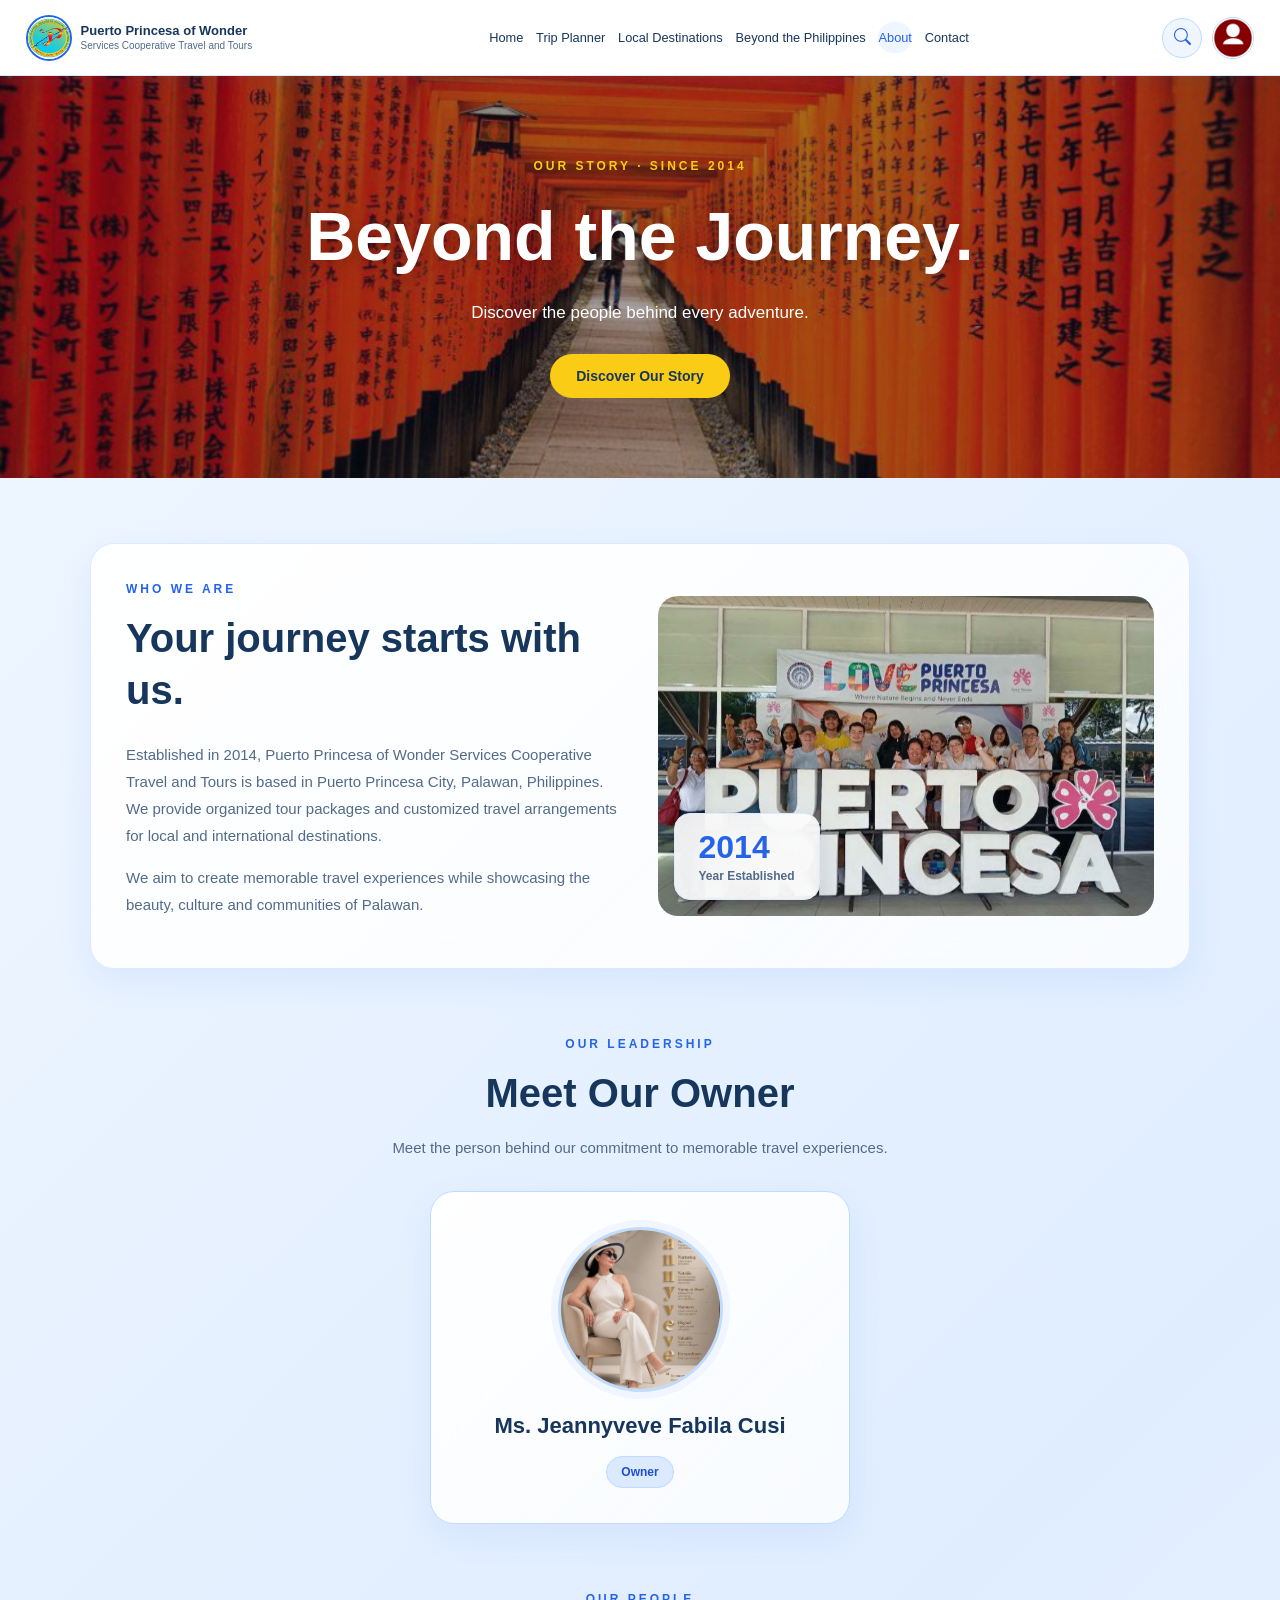
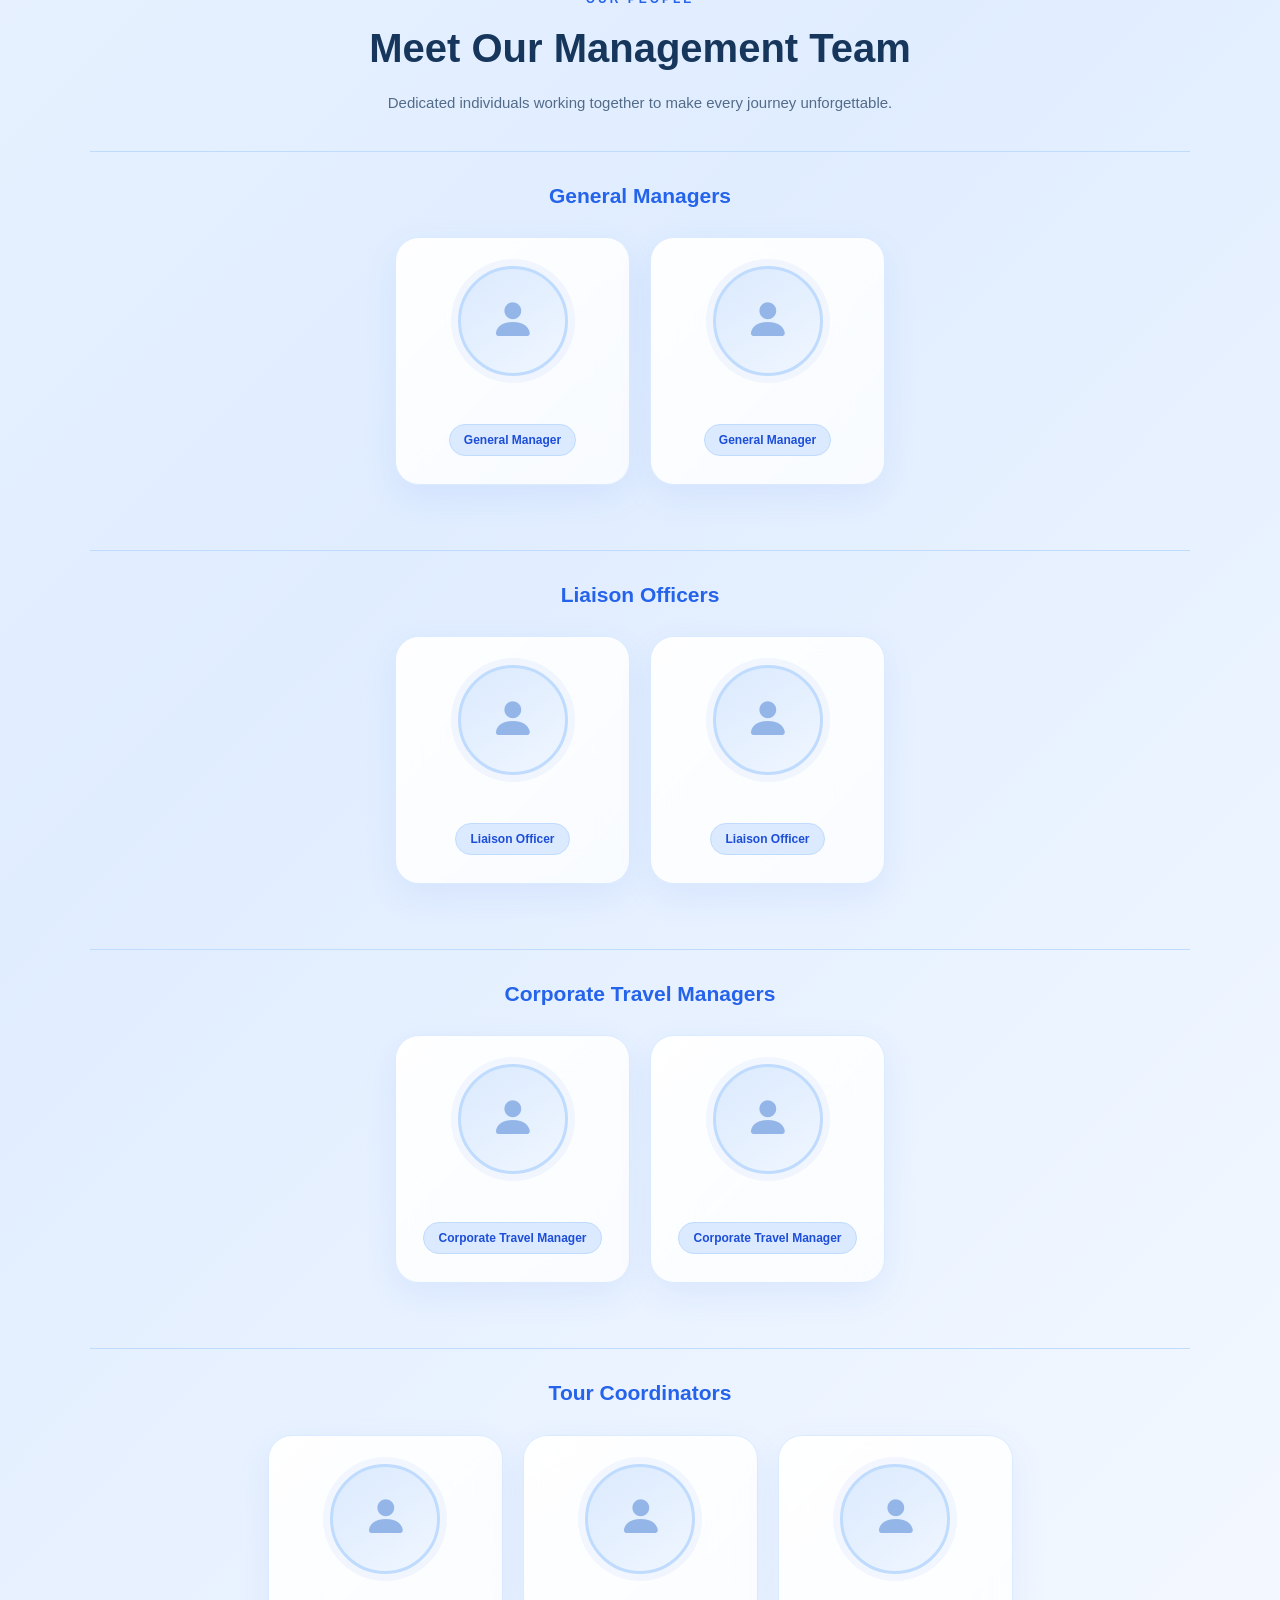
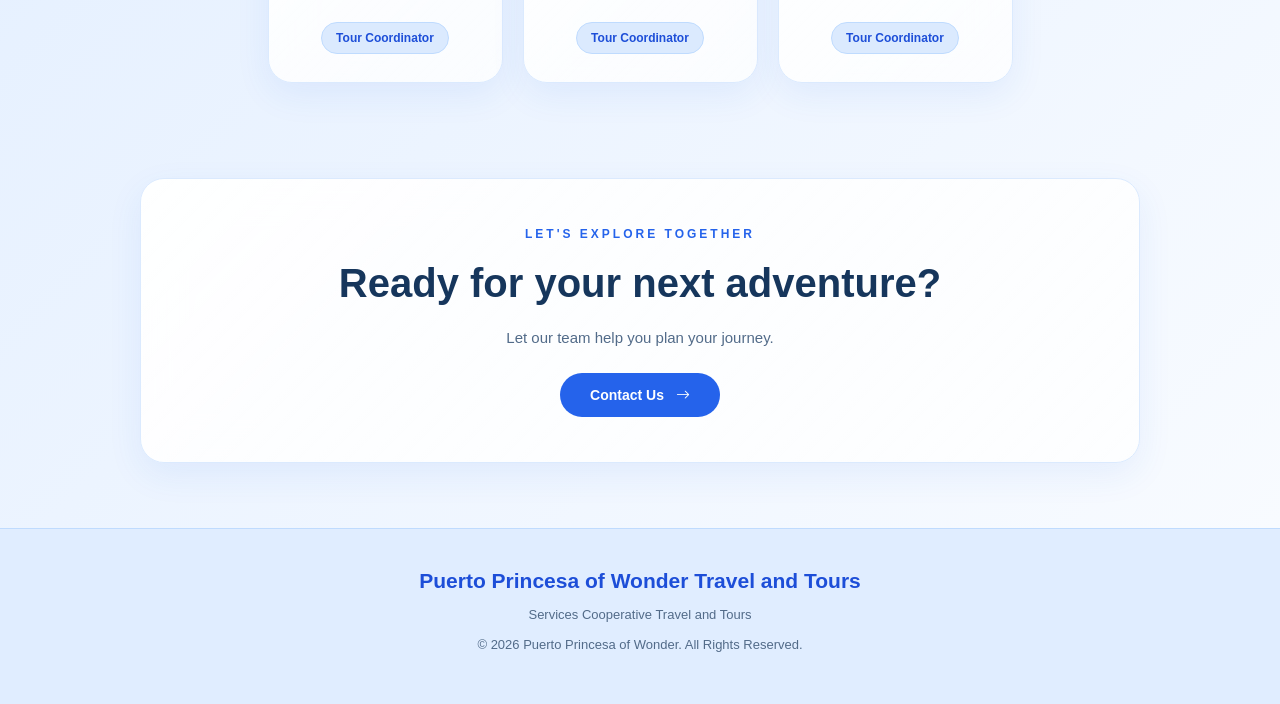
==== commit 17464f77: "Updated Tour Management System" ====
--- a/about.html
+++ b/about.html
@@ -1,91 +1,671 @@
 <!DOCTYPE html>
 <html lang="en">
+
 <head>
-<meta charset="UTF-8">
-<meta name="viewport" content="width=device-width, initial-scale=1">
-<title>About Us | Puerto Princesa of Wonder</title>
-<link rel="stylesheet" href="style.css">
-<link rel="stylesheet" href="about.css">
+
+    <meta charset="UTF-8">
+    <meta name="viewport" content="width=device-width, initial-scale=1.0">
+
+    <title>About Us | Puerto Princesa of Wonder</title>
+
+    <!-- BOOTSTRAP ICONS -->
+
+    <link rel="stylesheet"
+          href="https://cdn.jsdelivr.net/npm/bootstrap-icons@1.11.3/font/bootstrap-icons.min.css">
+
+    <!-- CSS FILES -->
+
+    <link rel="stylesheet" href="home.css">
+    <link rel="stylesheet" href="about.css">
+
+    <!-- JAVASCRIPT -->
+
+    <script defer src="about.js"></script>
+
 </head>
-<body>
-  <header aria-label="Website header" class="navbar">
-   <div class="brand-container">
-    <div class="company-logo">
-     <img alt="" onerror="this.hidden=true;this.nextElementSibling.hidden=false" src="logo_travel_and_tour.jpg"/>
-     <span aria-label="Company logo placeholder" class="logo-fallback" hidden="">
-      PW
-     </span>
-    </div>
-    <div class="brand">
-     Puerto Princesa of Wonder Services Cooperative Travel and Tours
-    </div>
-   </div>
-   <nav aria-label="Main navigation" class="nav-links">
-    <form class="home-search" id="headerSearchForm" role="search">
-     <span aria-hidden="true">
-      ⌕
-     </span>
-     <input aria-label="Search destinations" id="home-location-search" placeholder="Search Vietnam or Japan..." type="search"/>
-     <button type="submit">
-      Search
-     </button>
-    </form>
-    <a href="index.html">
-     Home
-    </a>
-    <a href="tripplanner.html">
-     Trip Planner
-    </a>
-    <a href="local-destinations.html">
-     Local Destinations
-    </a>
-    <a href="beyond-philippines.html">
-     Beyond Philippines
-    </a>
-    <a href="about.html">
-     About
-    </a>
-    <a href="contact.html">
-     Contact
-    </a>
-    <button aria-label="Open shopping cart" class="cart-nav-btn" onclick="if(typeof openCart==='function')openCart()" type="button">
-     🛒
-     <span id="cart-count">
-      0
-     </span>
-    </button>
-    <button class="login-nav-btn" onclick="if(typeof showLoginNotice==='function')showLoginNotice()" type="button">
-     Login
-    </button>
-   </nav>
-  </header>
-<main id="about-page">
-<section class="about-hero"><div class="hero-glass"><span class="kicker">OUR STORY · SINCE 2014</span><h1>Beyond the Journey.</h1><p>Discover the people behind every adventure.</p></div></section>
-<section class="company-section glass"><div><span class="kicker">WHO WE ARE</span><h2>Your journey starts with us.</h2><p>Established in 2014, Puerto Princesa of Wonder Services Cooperative Travel and Tours is based in Puerto Princesa City, Palawan, Philippines. We provide organized tour packages and customized travel arrangements for local and international destinations.</p><p>We aim to create memorable travel experiences while showcasing the beauty, culture and communities of Palawan.</p></div><div class="company-image"><img src="palawan.jpg" alt="Palawan scenery"><div class="year glass"><strong>2014</strong><br>Year established</div></div></section>
-<section class="owner-section"><span class="kicker">OUR LEADERSHIP</span><h2>Meet Our Owner</h2><article class="owner-card glass"><div class="owner-photo"><!-- <img src="owner.jpg" alt="Ms. Jeannyveve Fabila Cusi"> --></div><h3>Ms. Jeannyveve Fabila Cusi</h3><span class="position">Owner</span></article></section>
-<section class="team-section"><span class="kicker">OUR PEOPLE</span><h2>Meet Our Management Team</h2>
-<section class="team-group"><h3>General Managers</h3><div class="team-grid"><article class="team-card"><div class="team-photo"><!-- <img src="general-manager-1.jpg" alt="General Manager"> --></div><h4><!-- Personnel name --></h4><span>General Manager</span></article>
-<article class="team-card"><div class="team-photo"><!-- <img src="general-manager-2.jpg" alt="General Manager"> --></div><h4><!-- Personnel name --></h4><span>General Manager</span></article></div></section>
-<section class="team-group"><h3>Liaison Officers</h3><div class="team-grid"><article class="team-card"><div class="team-photo"><!-- <img src="liaison-officer-1.jpg" alt="Liaison Officer"> --></div><h4><!-- Personnel name --></h4><span>Liaison Officer</span></article>
-<article class="team-card"><div class="team-photo"><!-- <img src="liaison-officer-2.jpg" alt="Liaison Officer"> --></div><h4><!-- Personnel name --></h4><span>Liaison Officer</span></article></div></section>
-<section class="team-group"><h3>Corporate Travel Managers</h3><div class="team-grid"><article class="team-card"><div class="team-photo"><!-- <img src="corporate-travel-manager-1.jpg" alt="Corporate Travel Manager"> --></div><h4><!-- Personnel name --></h4><span>Corporate Travel Manager</span></article>
-<article class="team-card"><div class="team-photo"><!-- <img src="corporate-travel-manager-2.jpg" alt="Corporate Travel Manager"> --></div><h4><!-- Personnel name --></h4><span>Corporate Travel Manager</span></article></div></section>
-<section class="team-group"><h3>Tour Coordinators</h3><div class="team-grid"><article class="team-card"><div class="team-photo"><!-- <img src="tour-coordinator-1.jpg" alt="Tour Coordinator"> --></div><h4><!-- Personnel name --></h4><span>Tour Coordinator</span></article>
-<article class="team-card"><div class="team-photo"><!-- <img src="tour-coordinator-2.jpg" alt="Tour Coordinator"> --></div><h4><!-- Personnel name --></h4><span>Tour Coordinator</span></article>
-<article class="team-card"><div class="team-photo"><!-- <img src="tour-coordinator-3.jpg" alt="Tour Coordinator"> --></div><h4><!-- Personnel name --></h4><span>Tour Coordinator</span></article></div></section>
-</section><section class="about-contact glass"><h2>Ready for your next adventure?</h2><p>Let our team help you plan your journey.</p><a href="contact.html">Contact Us</a></section></main>
-  <footer>
-   <div class="footer-brand">
-    Puerto Princesa of Wonder Travel and Tours
-   </div>
-   <p>
-    Services Cooperative Travel and Tours
-   </p>
-   <p class="copyright">
-    © 2026 Puerto Princesa of Wonder. All Rights Reserved.
-   </p>
-  </footer>
-  <script defer="" src="script.js">
-  </script>
- </body>
-</html>
+
+<body class="about-page">
+
+    <!-- ======================================
+         WEBSITE HEADER
+    ======================================= -->
+
+    <header class="navbar ppow-header" aria-label="Website header">
+
+        <div class="brand-container">
+
+            <div class="company-logo">
+
+                <img src="logo_travel_and_tour.jpg"
+                     alt="Company Logo"
+                     onerror="this.hidden=true;this.nextElementSibling.hidden=false">
+
+                <span class="logo-fallback" hidden>PW</span>
+
+            </div>
+
+            <div class="brand">
+
+                Puerto Princesa of Wonder
+
+                <span>
+                    Services Cooperative Travel and Tours
+                </span>
+
+            </div>
+
+        </div>
+
+        <!-- MAIN NAVIGATION -->
+
+        <nav class="nav-links"
+             id="mainNavigation"
+             aria-label="Main navigation">
+
+            <a href="index.html">Home</a>
+
+            <a href="tripplanner.html">Trip Planner</a>
+
+            <a href="local-destinations.html">Local Destinations</a>
+
+            <a href="beyond-philippines.html">Beyond the Philippines</a>
+
+            <a href="about.html"
+               class="active"
+               aria-current="page">
+
+                About
+
+            </a>
+
+            <a href="contact.html">Contact</a>
+
+        </nav>
+
+        <!-- HEADER ACTIONS -->
+
+        <div class="header-actions">
+
+            <!-- EXPANDABLE SEARCH BAR -->
+
+            <div class="header-search-wrapper">
+
+                <button class="header-icon"
+                        id="headerSearchToggle"
+                        type="button"
+                        aria-label="Search destinations"
+                        aria-expanded="false"
+                        aria-controls="headerSearchForm">
+
+                    <i class="bi bi-search"></i>
+
+                </button>
+
+                <form class="home-search"
+                      id="headerSearchForm"
+                      role="search"
+                      hidden>
+
+                    <input type="search"
+                           id="home-location-search"
+                           placeholder="Search destinations..."
+                           aria-label="Search destinations"
+                           autocomplete="off">
+
+                    <button type="submit">
+                        Search
+                    </button>
+
+                    <div class="search-results"
+                         id="home-search-results"
+                         aria-live="polite">
+                    </div>
+
+                </form>
+
+            </div>
+
+            <!-- CUSTOMER ACCOUNT -->
+
+            <a href="login.html"
+               class="customer-avatar-btn"
+               id="customerAccountButton"
+               aria-label="Customer account">
+
+                <img src="customer-user.jpg"
+                     alt="Customer Account"
+                     onerror="this.style.display='none';this.nextElementSibling.style.display='flex'">
+
+                <span class="customer-avatar-fallback"
+                      style="display:none">
+
+                    <i class="bi bi-person-fill"></i>
+
+                </span>
+
+            </a>
+
+            <!-- MOBILE MENU -->
+
+            <button class="header-icon mobile-menu"
+                    id="mobileMenuToggle"
+                    type="button"
+                    aria-label="Navigation menu"
+                    aria-expanded="false"
+                    aria-controls="mainNavigation">
+
+                <i class="bi bi-list"></i>
+
+            </button>
+
+        </div>
+
+    </header>
+
+
+    <!-- ======================================
+         ABOUT US MAIN CONTENT
+    ======================================= -->
+
+    <main id="about-page">
+
+
+        <!-- ==================================
+             SUB HERO BACKGROUND PICTURE
+        =================================== -->
+
+        <section class="about-hero">
+
+            <!-- CHANGE BACKGROUND PICTURE HERE -->
+
+            <img class="about-hero-background"
+                 src="visayas.png"
+                 alt=""
+                 aria-hidden="true">
+
+            <div class="about-hero-overlay"></div>
+
+            <div class="hero-content">
+
+                <span class="kicker">
+
+                    OUR STORY · SINCE 2014
+
+                </span>
+
+                <h1>
+
+                    Beyond the Journey.
+
+                </h1>
+
+                <p>
+
+                    Discover the people behind every adventure.
+
+                </p>
+
+                <a href="#companyStory"
+                   class="hero-button">
+
+                    Discover Our Story
+
+                </a>
+
+            </div>
+
+        </section>
+
+
+        <!-- ==================================
+             COMPANY INFORMATION
+        =================================== -->
+
+        <section class="company-section glass"
+                 id="companyStory">
+
+            <div class="company-content">
+
+                <span class="kicker">
+
+                    WHO WE ARE
+
+                </span>
+
+                <h2>
+
+                    Your journey starts with us.
+
+                </h2>
+
+                <p>
+
+                    Established in 2014, Puerto Princesa of Wonder
+                    Services Cooperative Travel and Tours is based
+                    in Puerto Princesa City, Palawan, Philippines.
+                    We provide organized tour packages and customized
+                    travel arrangements for local and international
+                    destinations.
+
+                </p>
+
+                <p>
+
+                    We aim to create memorable travel experiences
+                    while showcasing the beauty, culture and
+                    communities of Palawan.
+
+                </p>
+
+            </div>
+
+
+            <!-- COMPANY PICTURE -->
+
+            <div class="company-image">
+
+                <img src="puertoprincesa.png"
+                     alt="Beautiful scenery of Palawan"
+                     loading="lazy">
+
+                <div class="year glass">
+
+                    <strong>2014</strong>
+
+                    <span>Year Established</span>
+
+                </div>
+
+            </div>
+
+        </section>
+
+
+        <!-- ==================================
+             OWNER SECTION
+        =================================== -->
+
+        <section class="owner-section">
+
+            <span class="kicker">
+
+                OUR LEADERSHIP
+
+            </span>
+
+            <h2>Meet Our Owner</h2>
+
+            <p class="section-description">
+
+                Meet the person behind our commitment
+                to memorable travel experiences.
+
+            </p>
+
+            <article class="owner-card glass">
+
+                <div class="owner-photo">
+
+                    <!-- OWNER PICTURE -->
+
+                    <img src="owner.png"
+                         alt="Ms. Jeannyveve Fabila Cusi"
+                         loading="lazy">
+
+                    <i class="bi bi-person-fill photo-placeholder"></i>
+
+                </div>
+
+                <h3>
+
+                    Ms. Jeannyveve Fabila Cusi
+
+                </h3>
+
+                <span class="position">
+
+                    Owner
+
+                </span>
+
+            </article>
+
+        </section>
+
+
+        <!-- ==================================
+             MANAGEMENT TEAM
+        =================================== -->
+
+        <section class="team-section">
+
+            <span class="kicker">
+
+                OUR PEOPLE
+
+            </span>
+
+            <h2>Meet Our Management Team</h2>
+
+            <p class="section-description">
+
+                Dedicated individuals working together
+                to make every journey unforgettable.
+
+            </p>
+
+
+            <!-- ==================================
+                 GENERAL MANAGERS
+            =================================== -->
+
+            <section class="team-group">
+
+                <h3>General Managers</h3>
+
+                <div class="team-grid">
+
+                    <!-- GENERAL MANAGER 1 -->
+
+                    <article class="team-card">
+
+                        <div class="team-photo">
+
+                            <img src="general-manager-1.jpg"
+                                 alt="General Manager"
+                                 loading="lazy">
+
+                            <i class="bi bi-person-fill photo-placeholder"></i>
+
+                        </div>
+
+                        <h4><!-- Personnel Name --></h4>
+
+                        <span>General Manager</span>
+
+                    </article>
+
+
+                    <!-- GENERAL MANAGER 2 -->
+
+                    <article class="team-card">
+
+                        <div class="team-photo">
+
+                            <img src="general-manager-2.jpg"
+                                 alt="General Manager"
+                                 loading="lazy">
+
+                            <i class="bi bi-person-fill photo-placeholder"></i>
+
+                        </div>
+
+                        <h4><!-- Personnel Name --></h4>
+
+                        <span>General Manager</span>
+
+                    </article>
+
+                </div>
+
+            </section>
+
+
+            <!-- ==================================
+                 LIAISON OFFICERS
+            =================================== -->
+
+            <section class="team-group">
+
+                <h3>Liaison Officers</h3>
+
+                <div class="team-grid">
+
+                    <!-- LIAISON OFFICER 1 -->
+
+                    <article class="team-card">
+
+                        <div class="team-photo">
+
+                            <img src="liaison-officer-1.jpg"
+                                 alt="Liaison Officer"
+                                 loading="lazy">
+
+                            <i class="bi bi-person-fill photo-placeholder"></i>
+
+                        </div>
+
+                        <h4><!-- Personnel Name --></h4>
+
+                        <span>Liaison Officer</span>
+
+                    </article>
+
+
+                    <!-- LIAISON OFFICER 2 -->
+
+                    <article class="team-card">
+
+                        <div class="team-photo">
+
+                            <img src="liaison-officer-2.jpg"
+                                 alt="Liaison Officer"
+                                 loading="lazy">
+
+                            <i class="bi bi-person-fill photo-placeholder"></i>
+
+                        </div>
+
+                        <h4><!-- Personnel Name --></h4>
+
+                        <span>Liaison Officer</span>
+
+                    </article>
+
+                </div>
+
+            </section>
+
+
+            <!-- ==================================
+                 CORPORATE TRAVEL MANAGERS
+            =================================== -->
+
+            <section class="team-group">
+
+                <h3>Corporate Travel Managers</h3>
+
+                <div class="team-grid">
+
+                    <!-- CORPORATE TRAVEL MANAGER 1 -->
+
+                    <article class="team-card">
+
+                        <div class="team-photo">
+
+                            <img src="corporate-travel-manager-1.jpg"
+                                 alt="Corporate Travel Manager"
+                                 loading="lazy">
+
+                            <i class="bi bi-person-fill photo-placeholder"></i>
+
+                        </div>
+
+                        <h4><!-- Personnel Name --></h4>
+
+                        <span>Corporate Travel Manager</span>
+
+                    </article>
+
+
+                    <!-- CORPORATE TRAVEL MANAGER 2 -->
+
+                    <article class="team-card">
+
+                        <div class="team-photo">
+
+                            <img src="corporate-travel-manager-2.jpg"
+                                 alt="Corporate Travel Manager"
+                                 loading="lazy">
+
+                            <i class="bi bi-person-fill photo-placeholder"></i>
+
+                        </div>
+
+                        <h4><!-- Personnel Name --></h4>
+
+                        <span>Corporate Travel Manager</span>
+
+                    </article>
+
+                </div>
+
+            </section>
+
+
+            <!-- ==================================
+                 TOUR COORDINATORS
+            =================================== -->
+
+            <section class="team-group">
+
+                <h3>Tour Coordinators</h3>
+
+                <div class="team-grid">
+
+                    <!-- TOUR COORDINATOR 1 -->
+
+                    <article class="team-card">
+
+                        <div class="team-photo">
+
+                            <img src="tour-coordinator-1.jpg"
+                                 alt="Tour Coordinator"
+                                 loading="lazy">
+
+                            <i class="bi bi-person-fill photo-placeholder"></i>
+
+                        </div>
+
+                        <h4><!-- Personnel Name --></h4>
+
+                        <span>Tour Coordinator</span>
+
+                    </article>
+
+
+                    <!-- TOUR COORDINATOR 2 -->
+
+                    <article class="team-card">
+
+                        <div class="team-photo">
+
+                            <img src="tour-coordinator-2.jpg"
+                                 alt="Tour Coordinator"
+                                 loading="lazy">
+
+                            <i class="bi bi-person-fill photo-placeholder"></i>
+
+                        </div>
+
+                        <h4><!-- Personnel Name --></h4>
+
+                        <span>Tour Coordinator</span>
+
+                    </article>
+
+
+                    <!-- TOUR COORDINATOR 3 -->
+
+                    <article class="team-card">
+
+                        <div class="team-photo">
+
+                            <img src="tour-coordinator-3.jpg"
+                                 alt="Tour Coordinator"
+                                 loading="lazy">
+
+                            <i class="bi bi-person-fill photo-placeholder"></i>
+
+                        </div>
+
+                        <h4><!-- Personnel Name --></h4>
+
+                        <span>Tour Coordinator</span>
+
+                    </article>
+
+                </div>
+
+            </section>
+
+        </section>
+
+
+        <!-- ==================================
+             CONTACT SECTION
+        =================================== -->
+
+        <section class="about-contact glass">
+
+            <span class="kicker">
+
+                LET'S EXPLORE TOGETHER
+
+            </span>
+
+            <h2>
+
+                Ready for your next adventure?
+
+            </h2>
+
+            <p>
+
+                Let our team help you plan your journey.
+
+            </p>
+
+            <a href="contact.html">
+
+                Contact Us
+
+                <i class="bi bi-arrow-right"></i>
+
+            </a>
+
+        </section>
+
+    </main>
+
+
+    <!-- ======================================
+         WEBSITE FOOTER
+    ======================================= -->
+
+    <footer>
+
+        <div class="footer-brand">
+
+            Puerto Princesa of Wonder Travel and Tours
+
+        </div>
+
+        <p>
+
+            Services Cooperative Travel and Tours
+
+        </p>
+
+        <p class="copyright">
+
+            © 2026 Puerto Princesa of Wonder.
+            All Rights Reserved.
+
+        </p>
+
+    </footer>
+
+</body>
+
+</html>
--- a/home.css
+++ b/home.css
@@ -0,0 +1,3319 @@
+/* =========================
+   GLOBAL
+========================= */
+
+* {
+    margin: 0;
+    padding: 0;
+    box-sizing: border-box;
+}
+
+html {
+    scroll-behavior: smooth;
+}
+
+body {
+    font-family: Arial, Helvetica, sans-serif;
+    background: #071b25;
+    color: white;
+}
+
+button, input, select, textarea {
+    font: inherit;
+}
+
+button {
+    cursor: pointer;
+}
+
+
+/* =========================
+   NAVBAR
+========================= */
+
+.navbar {
+    width: 100%;
+    min-height: 85px;
+    padding: 12px 4%;
+    display: flex;
+    align-items: center;
+    justify-content: space-between;
+    gap: 20px;
+    background: #071b25;
+    position: sticky;
+    top: 0;
+    z-index: 1000;
+}
+
+.brand-container {
+    display: flex;
+    align-items: center;
+    gap: 7px;
+    flex-shrink: 0;
+}
+
+.company-logo img {
+    width: 60px;
+    height: 60px;
+    object-fit: cover;
+    border-radius: 50%;
+    border: 2px solid #2563eb;
+}
+
+.brand {
+    color: white;
+    font-size: 14px;
+    font-weight: 900;
+    line-height: 1.3;
+    max-width: 330px;
+}
+
+.nav-links {
+    display: flex;
+    align-items: center;
+    justify-content: flex-end;
+    gap: 8px;
+    flex-wrap: wrap;
+}
+
+.nav-links a,
+.nav-links button {
+    border: none;
+    background: transparent;
+    color: white;
+    padding: 10px 12px;
+    border-radius: 24px;
+    font-size: 17px;
+    text-decoration: none;
+    white-space: nowrap;
+    transition: 0.3s;
+}
+
+.nav-links a:hover,
+.nav-links button:hover {
+    background: rgba(37,99,235,0.12);
+    color: #2563eb;
+}
+
+/* LOGIN BUTTON */
+
+.login-nav-btn,
+.nav-links .login-nav-btn {
+    background: #2563eb;
+    color: white;
+    font-weight: bold;
+}
+
+.login-nav-btn:hover {
+    background: #1d4ed8;
+    color: white;
+}
+
+/* CART NAV BUTTON */
+
+.cart-nav-btn,
+.nav-links .cart-nav-btn {
+    background: #1d4ed8;
+    color: white;
+    border-radius: 8px;
+}
+
+#cart-count {
+    display: inline-grid;
+    place-items: center;
+    min-width: 20px;
+    height: 20px;
+    margin-left: 5px;
+    padding: 0 5px;
+    border-radius: 20px;
+    background: white;
+    color: #1d4ed8;
+    font-size: 11px;
+    font-weight: bold;
+}
+
+/* =========================
+   HOME SEARCH BAR
+========================= */
+
+.home-search {
+    display: flex;
+    align-items: center;
+    gap: 8px;
+    width: 350px;
+    max-width: 100%;
+    min-height: 42px;
+    padding: 5px 8px;
+    background: white;
+    border-radius: 25px;
+    color: #17313d;
+    position: relative;
+}
+
+.home-search span {
+    font-size: 20px;
+    color: #1d4ed8;
+}
+
+.home-search input {
+    flex: 1;
+    min-width: 0;
+    width: 100%;
+    border: none;
+    outline: none;
+    background: transparent;
+    color: #172b35;
+    font-size: 12px;
+}
+
+.home-search input::placeholder {
+    color: #8299a3;
+}
+
+.home-search button {
+    border: none;
+    padding: 9px 14px;
+    border-radius: 20px;
+    background: #2563eb;
+    color: white;
+    font-size: 12px;
+}
+
+.home-search button:hover {
+    background: #1d4ed8;
+}
+
+/* SEARCH SUGGESTIONS */
+
+.search-results {
+    position: absolute;
+    top: calc(100% + 8px);
+    left: 0;
+    width: 100%;
+    max-height: 200px;
+    overflow-y: auto;
+    display: none;
+    flex-direction: column;
+    background: white;
+    border-radius: 12px;
+    box-shadow: 0 8px 25px rgba(0,0,0,0.2);
+    z-index: 9999;
+}
+
+.search-results button,
+.search-results a,
+.search-results .search-result-item {
+    display: block;
+    width: 100%;
+    padding: 13px 18px;
+    text-align: left;
+    text-decoration: none;
+    background: white;
+    color: #17313d;
+    border: none;
+    border-bottom: 1px solid #eee;
+    cursor: pointer;
+    font-size: 14px;
+}
+
+.search-results button:hover,
+.search-results a:hover,
+.search-results .search-result-item:hover {
+    background: #eff6ff;
+    color: #1d4ed8;
+}
+
+/* =========================
+   HOME HERO
+========================= */
+
+.home-hero {
+    min-height: 620px;
+    height: 88vh;
+    position: relative;
+    display: flex;
+    align-items: center;
+    background:
+        url("https://images.unsplash.com/photo-1518509562904-e7ef99cdcc86?auto=format&fit=crop&w=2000&q=85")
+        center/cover no-repeat;
+}
+
+.hero-overlay {
+    position: absolute;
+    inset: 0;
+    background: linear-gradient(
+        90deg,
+        rgba(3,20,28,0.88),
+        rgba(3,20,28,0.55),
+        rgba(3,20,28,0.12)
+    );
+}
+
+.home-content {
+    position: relative;
+    z-index: 2;
+    max-width: 700px;
+    padding: 0 8%;
+}
+
+.tagline {
+    color: #2563eb;
+    font-size: 13px;
+    font-weight: bold;
+    letter-spacing: 3px;
+}
+
+.home-content h1 {
+    font-size: clamp(55px,7vw,90px);
+    line-height: 1.05;
+    margin: 20px 0;
+    font-weight: 900;
+}
+
+.home-content h1 span {
+    color: #2563eb;
+}
+
+.home-content p {
+    max-width: 520px;
+    color: #e0eeee;
+    font-size: 16px;
+    line-height: 1.8;
+    margin-bottom: 30px;
+}
+
+/* BUTTONS */
+
+.explore-btn,
+.primary-btn,
+.secondary-btn {
+    display: inline-block;
+    padding: 13px 25px;
+    border: none;
+    border-radius: 30px;
+    font-size: 14px;
+    font-weight: bold;
+    text-decoration: none;
+    transition: 0.3s;
+}
+
+.explore-btn,
+.primary-btn {
+    background: #2563eb;
+    color: white;
+}
+
+.secondary-btn {
+    background: transparent;
+    border: 1px solid #2563eb;
+    color: white;
+}
+
+.explore-btn:hover,
+.primary-btn:hover {
+    background: #1d4ed8;
+    transform: translateY(-3px);
+}
+
+.secondary-btn:hover {
+    background: #2563eb;
+    color: #071b25;
+}
+
+/* =========================
+   SECTION HEADINGS
+========================= */
+
+.section-heading {
+    text-align: center;
+    margin-bottom: 45px;
+}
+
+.section-heading span {
+    color: #2563eb;
+    font-size: 12px;
+    font-weight: bold;
+    letter-spacing: 3px;
+}
+
+.section-heading h2 {
+    font-size: 36px;
+    margin: 15px 0;
+}
+
+.section-heading p {
+    color: #aebfca;
+    font-size: 14px;
+    line-height: 1.7;
+}
+
+/* =========================
+   TOP DESTINATIONS
+========================= */
+
+.destinations {
+    padding: 100px 8%;
+    background: #0a222d;
+}
+
+.destination-grid {
+    display: grid;
+    grid-template-columns: repeat(3,minmax(0,1fr));
+    gap: 25px;
+}
+
+.destination-card {
+    background: #102d38;
+    border-radius: 18px;
+    overflow: hidden;
+    border: 1px solid rgba(255,255,255,0.07);
+    transition: 0.3s;
+}
+
+.destination-card:hover {
+    transform: translateY(-8px);
+    border-color: #2563eb;
+}
+
+.destination-card img {
+    width: 100%;
+    height: 240px;
+    object-fit: cover;
+    display: block;
+    transition: 0.4s;
+}
+
+.destination-card:hover img {
+    transform: scale(1.03);
+}
+
+.destination-info {
+    padding: 25px;
+}
+
+.destination-info span {
+    color: #2563eb;
+    font-size: 11px;
+    font-weight: bold;
+    letter-spacing: 2px;
+}
+
+.destination-info h3 {
+    color: white;
+    font-size: 23px;
+    margin: 12px 0;
+}
+
+.destination-info p {
+    color: #b6c9c8;
+    font-size: 14px;
+    line-height: 1.8;
+    margin-bottom: 20px;
+}
+
+.destination-info button {
+    background: #1d4ed8;
+    color: white;
+    border: none;
+    padding: 12px 18px;
+    border-radius: 8px;
+    font-weight: bold;
+}
+
+.destination-info button:hover {
+    background: #1e40af;
+}
+
+.center-action {
+    display: flex;
+    justify-content: center;
+    flex-wrap: wrap;
+    gap: 12px;
+    margin-top: 35px;
+}
+
+/* =========================
+   PREDICTIVE ANALYTICS
+========================= */
+
+.home-page {
+    padding: 90px 8%;
+    background: #16365c;
+}
+
+.home-page .section-heading h2 {
+    color: #16365c;
+}
+
+.home-page .section-heading p {
+    color: #777;
+}
+
+.prediction-panel {
+    max-width: 950px;
+    margin: auto;
+    padding: 30px;
+    background: rgb(4, 47, 164);
+    border-radius: 20px;
+    box-shadow: 0 12px 35px rgba(23,61,55,0.08);
+}
+
+/* FORM */
+
+.custom-form {
+    display: grid;
+    grid-template-columns: repeat(2,minmax(0,1fr));
+    gap: 22px;
+}
+
+.form-group {
+    display: flex;
+    flex-direction: column;
+    gap: 9px;
+    min-width: 0;
+}
+
+.form-group label {
+    font-weight: 600;
+    color: #16365c;
+    font-size: 14px;
+}
+
+.form-group input,
+.form-group select,
+.form-group textarea {
+    width: 100%;
+    padding: 14px;
+    border: 1px solid #ddd;
+    border-radius: 9px;
+    font-size: 14px;
+    outline: none;
+    font-family: inherit;
+    background: white;
+    color: #16365c;
+}
+
+.form-group input:focus,
+.form-group select:focus,
+.form-group textarea:focus {
+    border-color: #2563eb;
+}
+
+.full-width {
+    grid-column: 1 / -1;
+}
+
+.prediction-results {
+    margin-top: 22px;
+    padding: 20px;
+    border-radius: 14px;
+    background: #eff6ff;
+    color: #16365c;
+}
+
+
+/* =========================
+   FOOTER
+========================= */
+
+footer {
+    padding: 40px 8%;
+    text-align: center;
+    background: #05151d;
+}
+
+.footer-brand {
+    color: #2563eb;
+    font-size: 18px;
+    font-weight: bold;
+    margin-bottom: 10px;
+}
+
+footer p {
+    color: #aebfca;
+    font-size: 13px;
+    line-height: 1.8;
+}
+
+.copyright {
+    margin-top: 15px;
+    font-size: 12px;
+}
+
+/* =========================
+   SHOPPING CART
+========================= */
+
+.cart-overlay {
+    display: none;
+    position: fixed;
+    inset: 0;
+    z-index: 2000;
+    background: rgba(0,0,0,0.55);
+    justify-content: flex-end;
+    align-items: stretch;
+}
+
+.cart-panel {
+    background: white;
+    width: min(450px,100%);
+    height: 100%;
+    padding: 25px;
+    overflow-y: auto;
+    box-shadow: -12px 0 35px rgba(0,0,0,0.18);
+}
+
+.cart-header {
+    display: flex;
+    justify-content: space-between;
+    align-items: center;
+    border-bottom: 1px solid #eee;
+    padding-bottom: 20px;
+}
+
+.cart-header h2 {
+    font-size: 21px;
+    color: #16365c;
+}
+
+.cart-header button {
+    border: none;
+    background: transparent;
+    font-size: 22px;
+    color: #16365c;
+}
+
+.cart-item {
+    display: flex;
+    align-items: center;
+    justify-content: space-between;
+    gap: 15px;
+    padding: 14px 0;
+    border-bottom: 1px solid #dbeafe;
+}
+
+.cart-item h4 {
+    color: #16365c;
+}
+
+.cart-item p {
+    color: #888;
+    font-size: 13px;
+    margin-top: 5px;
+}
+
+.cart-item button {
+    border: none;
+    background: #fef9c3;
+    color: #854d0e;
+    padding: 8px 12px;
+    border-radius: 8px;
+}
+
+.cart-footer {
+    margin-top: 30px;
+}
+
+.cart-footer h3 {
+    margin-bottom: 20px;
+    color: #16365c;
+}
+
+.cart-footer button {
+    width: 100%;
+    padding: 15px;
+    background: #1d4ed8;
+    color: white;
+    border: none;
+    border-radius: 8px;
+}
+
+.empty-cart {
+    text-align: center;
+    color: #999;
+    padding: 40px 0;
+}
+
+/* =========================
+   RESPONSIVE DESIGN
+========================= */
+
+@media (max-width: 1050px) {
+    .navbar {
+        padding: 12px 2.5%;
+    }
+
+    .brand {
+        font-size: 12px;
+        max-width: 260px;
+    }
+
+    .company-logo img {
+        width: 50px;
+        height: 50px;
+    }
+
+    .nav-links {
+        gap: 5px;
+    }
+}
+
+@media (max-width: 800px) {
+    .navbar {
+        flex-direction: column;
+        justify-content: center;
+        gap: 13px;
+    }
+
+    .brand-container {
+        justify-content: center;
+    }
+
+    .nav-links {
+        justify-content: center;
+    }
+
+    .home-hero {
+        height: 650px;
+        min-height: 550px;
+    }
+
+    .destination-grid,
+    .contact-details {
+        grid-template-columns: 1fr;
+    }
+
+    .about-content {
+        grid-template-columns: 1fr;
+        gap: 35px;
+    }
+
+    .about-image {
+        min-height: 300px;
+    }
+
+    .section-heading h2 {
+        font-size: 29px;
+    }
+
+    .about-text h2 {
+        font-size: 31px;
+    }
+}
+
+@media (max-width: 600px) {
+    .brand {
+        font-size: 12px;
+        max-width: 75vw;
+        white-space: normal;
+    }
+
+    .nav-links {
+        gap: 5px;
+    }
+
+    .nav-links a,
+    .nav-links button {
+        font-size: 11px;
+        padding: 8px;
+    }
+
+    .home-search {
+        width: 100%;
+    }
+
+    .home-content h1 {
+        font-size: 52px;
+    }
+
+    .home-content p {
+        font-size: 14px;
+    }
+
+    .home-page .custom-form {
+        grid-template-columns: 1fr;
+    }
+
+    .full-width {
+        grid-column: 1 / -1;
+    }
+
+    .prediction-panel {
+        padding: 20px;
+    }
+
+    .destinations,
+    .about-section,
+    .contact-section,
+    .home-page {
+        padding: 70px 6%;
+    }
+
+    .center-action {
+        flex-direction: column;
+    }
+
+    .center-action button {
+        width: 100%;
+    }
+}
+
+
+
+
+/* =================================
+   TRAVEL RECOMMENDATIONS SECTION
+================================= */
+
+.home-page {
+  width: 100%;
+  padding: 80px 7%;
+  background: #0a222d;
+}
+
+/* Section Heading */
+
+.home-page .section-heading {
+  text-align: center;
+  max-width: 850px;
+  margin: 0 auto 35px;
+}
+
+.home-page .section-heading span {
+  display: inline-block;
+  color: #ffffff;
+  font-size: 20px;
+  font-weight: 1000;
+  letter-spacing: 1px;
+  margin-bottom: 12px;
+}
+
+.home-page .section-heading h2 {
+  font-size: 36px;
+  font-weight: 800;
+  color: #173b4f;
+  margin-bottom: 15px;
+}
+
+.home-page .section-inner {
+  max-width: 750px;
+  margin: 0 auto 30px;
+  text-align: center;
+}
+
+.home-page .section-inner p {
+  color: #667781;
+  font-size: 15px;
+  line-height: 1.8;
+  margin: 0;
+}
+
+/* Generator Panel */
+
+.generator-panel {
+  max-width: 1050px;
+  margin: 0 auto;
+  padding: 35px;
+  background: #ffffff;
+  border-radius: 18px;
+  box-shadow: 0 8px 30px rgba(20, 55, 75, 0.08);
+  border: 1px solid #e7eef2;
+}
+
+/* Generator Form */
+
+.generator-form {
+  display: grid;
+  grid-template-columns: repeat(2, 1fr);
+  gap: 22px;
+}
+
+.generator-form .form-group {
+  display: flex;
+  flex-direction: column;
+  gap: 9px;
+}
+
+.generator-form .form-group label {
+  font-size: 14px;
+  font-weight: 700;
+  color: #294957;
+}
+
+.generator-form .form-group select,
+.generator-form .form-group input {
+  width: 100%;
+  height: 48px;
+  padding: 0 15px;
+  border: 1px solid #d8e2e8;
+  border-radius: 9px;
+  outline: none;
+  background: #f9fbfc;
+  color: #344b57;
+  font-size: 14px;
+  transition: 0.3s ease;
+}
+
+.generator-form .form-group select:focus,
+.generator-form .form-group input:focus {
+  border-color: #2563eb;
+  background: #ffffff;
+  box-shadow: 0 0 0 3px rgba(7, 139, 131, 0.12);
+}
+
+/* Generate Button */
+
+.gen-submit {
+  grid-column: 1 / -1;
+  text-align: center;
+  margin-top: 8px;
+}
+
+.gen-submit .primary-btn {
+  min-width: 230px;
+  padding: 14px 28px;
+  border: none;
+  border-radius: 9px;
+  background: #2563eb;
+  color: #ffffff;
+  font-size: 15px;
+  font-weight: 700;
+  cursor: pointer;
+  transition: 0.3s ease;
+}
+
+.gen-submit .primary-btn:hover {
+  background: #1d4ed8;
+  transform: translateY(-2px);
+  box-shadow: 0 6px 15px rgba(7, 139, 131, 0.2);
+}
+
+.generator-note {
+  display: block;
+  margin-top: 14px;
+  color: #ffffff;
+  font-size: 12px;
+  line-height: 1.6;
+}
+
+/* Prediction Results */
+
+.prediction-results {
+  margin-top: 30px;
+  padding: 25px;
+  min-height: 100px;
+  background: #f7fafb;
+  border: 1px dashed #cbdde0;
+  border-radius: 12px;
+}
+
+.prediction-results .placeholder {
+  margin: 10px 0;
+  text-align: center;
+  color: #84939b;
+  font-size: 14px;
+}
+
+/* Responsive Design */
+
+@media (max-width: 768px) {
+  .home-page {
+    padding: 55px 5%;
+  }
+
+  .home-page .section-heading h2 {
+    font-size: 28px;
+  }
+
+  .generator-panel {
+    padding: 22px;
+  }
+
+  .generator-form {
+    grid-template-columns: 1fr;
+    gap: 18px;
+  }
+
+  .gen-submit {
+    grid-column: 1;
+  }
+
+  .gen-submit .primary-btn {
+    width: 100%;
+  }
+}
+
+@media (max-width: 480px) {
+  .home-page {
+    padding: 45px 4%;
+  }
+
+  .home-page .section-heading h2 {
+    font-size: 24px;
+  }
+
+  .generator-panel {
+    padding: 17px;
+  }
+
+  .generator-form .form-group select,
+  .generator-form .form-group input {
+    height: 45px;
+  }
+
+  .prediction-results {
+    padding: 18px;
+  }
+}
+
+
+
+
+
+/* ==========================================
+   TRIP PLANNER - MAIN PAGE
+========================================== */
+
+#planner-page,
+#tours-page {
+    display: block;
+    width: 100%;
+    min-height: 70vh;
+    background: #f8f9fa;
+    color: #333;
+}
+
+/* ==========================================
+   HERO SECTION
+========================================== */
+
+#planner-page .subpage-hero,
+#tours-page .subpage-hero {
+    width: 100%;
+    padding: 75px 20px;
+    text-align: center;
+    color: #fff;
+    background: linear-gradient(135deg, #1e40af, #1d4ed8);
+}
+
+#planner-page .eyebrow,
+#tours-page .eyebrow {
+    display: inline-block;
+    margin-bottom: 15px;
+    color: #facc15;
+    font-size: 13px;
+    font-weight: 800;
+    letter-spacing: 2px;
+}
+
+#planner-page .subpage-hero h1,
+#tours-page .subpage-hero h1 {
+    margin-bottom: 15px;
+    font-size: clamp(27px, 4vw, 42px);
+    font-weight: 800;
+    line-height: 1.3;
+}
+
+#planner-page .subpage-hero p,
+#tours-page .subpage-hero p {
+    max-width: 650px;
+    margin: 0 auto;
+    color: #eff6ff;
+    font-size: 16px;
+    line-height: 1.7;
+}
+
+/* ==========================================
+   SECTION CONTAINER
+========================================== */
+
+#planner-page .section,
+#tours-page .section {
+    width: 100%;
+    padding: 65px 20px;
+}
+
+#planner-page .section-inner,
+#tours-page .section-inner {
+    width: 100%;
+    max-width: 1150px;
+    margin: 0 auto;
+}
+
+/* ==========================================
+   CHOICE CARDS
+========================================== */
+
+#planner-page .choice-grid {
+    display: grid;
+    grid-template-columns: repeat(2, minmax(0, 1fr));
+    gap: 30px;
+    max-width: 950px;
+    margin: 0 auto;
+}
+
+#planner-page .choice-card {
+    display: flex;
+    flex-direction: column;
+    align-items: center;
+    justify-content: space-between;
+    padding: 38px 30px;
+    background: #fff;
+    border: 1px solid #e5e5e5;
+    border-radius: 18px;
+    text-align: center;
+    box-shadow: 0 8px 25px rgba(0, 0, 0, 0.07);
+    transition: transform 0.3s ease, box-shadow 0.3s ease;
+}
+
+#planner-page .choice-card:hover {
+    transform: translateY(-6px);
+    box-shadow: 0 12px 30px rgba(0, 0, 0, 0.12);
+}
+
+#planner-page .choice-icon {
+    margin-bottom: 20px;
+    font-size: 48px;
+}
+
+#planner-page .choice-card h2 {
+    margin-bottom: 15px;
+    color: #1e40af;
+    font-size: 25px;
+    font-weight: 800;
+}
+
+#planner-page .choice-card p {
+    min-height: 80px;
+    margin-bottom: 25px;
+    color: #666;
+    font-size: 15px;
+    line-height: 1.8;
+}
+
+/* ==========================================
+   BUTTONS
+========================================== */
+
+#planner-page .primary-btn,
+#tours-page .secondary-btn {
+    display: inline-block;
+    padding: 13px 23px;
+    border: none;
+    border-radius: 8px;
+    font-size: 14px;
+    font-weight: 700;
+    cursor: pointer;
+    transition: 0.3s ease;
+}
+
+#planner-page .primary-btn {
+    background: #1d4ed8;
+    color: #fff;
+}
+
+#planner-page .primary-btn:hover {
+    background: #1e40af;
+    transform: translateY(-2px);
+}
+
+#planner-page .gold-btn {
+    background: #e5ad28;
+    color: #222;
+}
+
+#planner-page .gold-btn:hover {
+    background: #cc9414;
+}
+
+/* ==========================================
+   TOUR PACKAGE GENERATOR LINK
+========================================== */
+
+#planner-page .choice-note {
+    margin-top: 35px;
+    color: #666;
+    text-align: center;
+    font-size: 15px;
+}
+
+#planner-page .link-btn {
+    padding: 0;
+    border: none;
+    background: transparent;
+    color: #1d4ed8;
+    font-weight: 800;
+    text-decoration: underline;
+    cursor: pointer;
+}
+
+#planner-page .link-btn:hover {
+    color: #e5ad28;
+}
+
+/* ==========================================
+   TOUR CATALOG FILTER
+========================================== */
+
+#tours-page .tours-filter {
+    display: flex;
+    align-items: center;
+    justify-content: flex-end;
+    gap: 12px;
+    margin-bottom: 30px;
+}
+
+#tours-page .tours-filter label {
+    color: #1e40af;
+    font-size: 13px;
+    font-weight: 800;
+}
+
+#tours-page .tours-filter select {
+    min-width: 190px;
+    padding: 11px 15px;
+    border: 1px solid #ccc;
+    border-radius: 8px;
+    background: #fff;
+    color: #333;
+    outline: none;
+}
+
+#tours-page .tours-filter select:focus {
+    border-color: #1d4ed8;
+    box-shadow: 0 0 0 3px rgba(8, 116, 95, 0.12);
+}
+
+/* ==========================================
+   TOUR CARDS
+========================================== */
+
+#tours-page .tour-tiles {
+    display: grid;
+    grid-template-columns: repeat(3, minmax(0, 1fr));
+    gap: 25px;
+    width: 100%;
+}
+
+#tours-page .tour-card,
+#tours-page .tour-tile {
+    overflow: hidden;
+    background: #fff;
+    border: 1px solid #e5e5e5;
+    border-radius: 14px;
+    box-shadow: 0 5px 18px rgba(0, 0, 0, 0.07);
+    transition: 0.3s ease;
+}
+
+#tours-page .tour-card:hover,
+#tours-page .tour-tile:hover {
+    transform: translateY(-5px);
+    box-shadow: 0 10px 25px rgba(0, 0, 0, 0.12);
+}
+
+#tours-page .tour-card img,
+#tours-page .tour-tile img {
+    display: block;
+    width: 100%;
+    height: 210px;
+    object-fit: cover;
+}
+
+#tours-page .tour-card h3,
+#tours-page .tour-tile h3 {
+    margin: 18px 18px 10px;
+    color: #1e40af;
+    font-size: 19px;
+    font-weight: 800;
+}
+
+#tours-page .tour-card p,
+#tours-page .tour-tile p {
+    margin: 0 18px 15px;
+    color: #666;
+    font-size: 14px;
+    line-height: 1.6;
+}
+
+#tours-page .tour-card button,
+#tours-page .tour-tile button {
+    margin: 0 18px 20px;
+}
+
+/* ==========================================
+   ACTION BUTTONS
+========================================== */
+
+#tours-page .form-actions {
+    display: flex;
+    flex-wrap: wrap;
+    align-items: center;
+    justify-content: center;
+    gap: 15px;
+    margin-top: 40px;
+}
+
+#tours-page .secondary-btn {
+    background: #1e40af;
+    color: #fff;
+}
+
+#tours-page .secondary-btn:hover {
+    background: #1d4ed8;
+    transform: translateY(-2px);
+}
+
+/* ==========================================
+   FOOTER
+========================================== */
+
+body > footer {
+    width: 100%;
+    padding: 30px 20px;
+    background: #1e40af;
+    color: #fff;
+    text-align: center;
+}
+
+body > footer .footer-brand {
+    margin-bottom: 8px;
+    font-size: 21px;
+    font-weight: 800;
+}
+
+body > footer p {
+    margin-bottom: 8px;
+}
+
+body > footer .copyright {
+    margin-top: 15px;
+    color: #cbdcf2;
+    font-size: 13px;
+}
+
+/* ==========================================
+   TABLET
+========================================== */
+
+@media (max-width: 900px) {
+    #tours-page .tour-tiles {
+        grid-template-columns: repeat(2, minmax(0, 1fr));
+    }
+
+    #planner-page .choice-grid {
+        gap: 20px;
+    }
+}
+
+/* ==========================================
+   MOBILE
+========================================== */
+
+@media (max-width: 600px) {
+    #planner-page .subpage-hero,
+    #tours-page .subpage-hero {
+        padding: 55px 18px;
+    }
+
+    #planner-page .section,
+    #tours-page .section {
+        padding: 40px 15px;
+    }
+
+    #planner-page .choice-grid {
+        grid-template-columns: 1fr;
+    }
+
+    #planner-page .choice-card {
+        padding: 30px 22px;
+    }
+
+    #planner-page .choice-card p {
+        min-height: auto;
+    }
+
+    #tours-page .tour-tiles {
+        grid-template-columns: 1fr;
+    }
+
+    #tours-page .tours-filter {
+        align-items: flex-start;
+        flex-direction: column;
+    }
+
+    #tours-page .tours-filter select {
+        width: 100%;
+    }
+
+    #tours-page .form-actions {
+        flex-direction: column;
+    }
+
+    #tours-page .secondary-btn {
+        width: 100%;
+    }
+}
+
+
+
+
+
+
+
+/* ==========================================
+   CUSTOMIZE YOUR DREAM TRIP SECTION
+========================================== */
+
+#customize {
+    width: 100%;
+    padding: 80px 7%;
+    background: #0a222d;
+}
+
+/* SECTION CONTAINER */
+
+#customize .section-inner {
+    max-width: 1200px;
+    margin: 0 auto;
+}
+
+/* FEATURE LAYOUT */
+
+#customize .feature-band {
+    display: grid;
+    grid-template-columns: 1fr 1fr;
+    align-items: center;
+    gap: 60px;
+}
+
+/* DESTINATION IMAGE */
+
+#customize .feature-band img {
+    display: block;
+    width: 100%;
+    height: 420px;
+    object-fit: cover;
+    border-radius: 18px;
+    box-shadow: 0 12px 30px rgba(0, 0, 0, 0.12);
+}
+
+/* TEXT CONTENT */
+
+#customize .feature-copy {
+    display: flex;
+    flex-direction: column;
+    align-items: flex-start;
+}
+
+/* EYEBROW TEXT */
+
+#customize .eyebrow {
+    display: inline-block;
+    color: #60a5fa;
+    font-size: 13px;
+    font-weight: 800;
+    letter-spacing: 2px;
+    text-transform: uppercase;
+    margin-bottom: 18px;
+}
+
+/* SECTION TITLE */
+
+#customize .feature-copy h2 {
+    color: #ffffff;
+    font-size: clamp(30px, 3.5vw, 44px);
+    font-weight: 900;
+    line-height: 1.2;
+    margin: 0 0 22px;
+}
+
+/* DESCRIPTION */
+
+#customize .feature-copy p {
+    color: #ffffff;
+    font-size: 16px;
+    line-height: 1.9;
+    max-width: 520px;
+    margin: 0 0 30px;
+}
+
+/* START PLANNING BUTTON */
+
+#customize .feature-copy .btn-primary {
+    display: inline-flex;
+    align-items: center;
+    justify-content: center;
+
+    padding: 14px 30px;
+    min-height: 50px;
+
+    background: #2563eb;
+    color: #ffffff;
+    border: 1px solid #2563eb;
+    border-radius: 30px;
+
+    font-size: 15px;
+    font-weight: 700;
+    text-decoration: none;
+
+    transition: all 0.3s ease;
+}
+
+#customize .feature-copy .btn-primary:hover {
+    background: #1d4ed8;
+    border-color: #1d4ed8;
+    color: #ffffff;
+    transform: translateY(-3px);
+    box-shadow: 0 8px 20px rgba(37, 99, 235, 0.25);
+}
+
+/* ==========================================
+   RESPONSIVE - TABLET
+========================================== */
+
+@media (max-width: 900px) {
+
+    #customize {
+        padding: 60px 5%;
+    }
+
+    #customize .feature-band {
+        gap: 35px;
+    }
+
+    #customize .feature-band img {
+        height: 350px;
+    }
+
+    #customize .feature-copy h2 {
+        font-size: 32px;
+    }
+
+    #customize .feature-copy p {
+        font-size: 15px;
+    }
+}
+
+/* ==========================================
+   RESPONSIVE - MOBILE
+========================================== */
+
+@media (max-width: 768px) {
+
+    #customize {
+        padding: 50px 5%;
+    }
+
+    #customize .feature-band {
+        grid-template-columns: 1fr;
+        gap: 30px;
+    }
+
+    #customize .feature-band img {
+        height: 280px;
+    }
+
+    #customize .feature-copy h2 {
+        font-size: 29px;
+    }
+
+    #customize .feature-copy p {
+        font-size: 14px;
+        line-height: 1.8;
+    }
+}
+
+/* ==========================================
+   RESPONSIVE - SMALL MOBILE
+========================================== */
+
+@media (max-width: 480px) {
+
+    #customize .feature-band img {
+        height: 230px;
+        border-radius: 12px;
+    }
+
+    #customize .feature-copy h2 {
+        font-size: 26px;
+    }
+
+    #customize .feature-copy .btn-primary {
+        width: 100%;
+    }
+}
+
+
+
+
+
+
+
+
+/* ==========================================
+   SMART TRAVEL RECOMMENDATIONS SECTION
+========================================== */
+
+#recommendations {
+    width: 100%;
+    padding: 80px 7%;
+    background: #0a222d;
+}
+
+/* SECTION CONTAINER */
+
+#recommendations .section-inner {
+    max-width: 1200px;
+    margin: 0 auto;
+}
+
+/* FEATURE LAYOUT */
+
+#recommendations .feature-band {
+    display: grid;
+    grid-template-columns: 1fr 1fr;
+    align-items: center;
+    gap: 60px;
+}
+
+/* TEXT CONTENT */
+
+#recommendations .feature-copy {
+    display: flex;
+    flex-direction: column;
+    align-items: flex-start;
+}
+
+/* EYEBROW TEXT */
+
+#recommendations .eyebrow {
+    display: inline-block;
+    color: #60a5fa;
+    font-size: 13px;
+    font-weight: 800;
+    letter-spacing: 2px;
+    text-transform: uppercase;
+    margin-bottom: 18px;
+}
+
+/* SECTION TITLE */
+
+#recommendations .feature-copy h2 {
+    color: #ffffff;
+    font-size: clamp(30px, 3.5vw, 44px);
+    font-weight: 900;
+    line-height: 1.2;
+    margin: 0 0 22px;
+}
+
+/* DESCRIPTION */
+
+#recommendations .feature-copy p {
+    color: #ffffff;
+    font-size: 16px;
+    line-height: 1.9;
+    max-width: 520px;
+    margin: 0 0 30px;
+}
+
+/* EXPLORE TRIP OPTIONS BUTTON */
+
+#recommendations .feature-copy .btn-primary {
+    display: inline-flex;
+    align-items: center;
+    justify-content: center;
+
+    min-height: 50px;
+    padding: 14px 30px;
+
+    background: #2563eb;
+    color: #ffffff;
+    border: 1px solid #2563eb;
+    border-radius: 30px;
+
+    font-size: 15px;
+    font-weight: 700;
+    text-decoration: none;
+
+    transition: all 0.3s ease;
+}
+
+#recommendations .feature-copy .btn-primary:hover {
+    background: #1d4ed8;
+    border-color: #1d4ed8;
+    color: #ffffff;
+    transform: translateY(-3px);
+    box-shadow: 0 8px 20px rgba(37, 99, 235, 0.25);
+}
+
+/* DESTINATION IMAGE */
+
+#recommendations .feature-band img {
+    display: block;
+    width: 100%;
+    height: 420px;
+    object-fit: cover;
+    border-radius: 18px;
+    box-shadow: 0 12px 30px rgba(0, 0, 0, 0.12);
+}
+
+/* ==========================================
+   RESPONSIVE - TABLET
+========================================== */
+
+@media (max-width: 900px) {
+
+    #recommendations {
+        padding: 60px 5%;
+    }
+
+    #recommendations .feature-band {
+        gap: 35px;
+    }
+
+    #recommendations .feature-band img {
+        height: 350px;
+    }
+
+    #recommendations .feature-copy h2 {
+        font-size: 32px;
+    }
+
+    #recommendations .feature-copy p {
+        font-size: 15px;
+    }
+}
+
+/* ==========================================
+   RESPONSIVE - MOBILE
+========================================== */
+
+@media (max-width: 768px) {
+
+    #recommendations {
+        padding: 50px 5%;
+    }
+
+    #recommendations .feature-band {
+        grid-template-columns: 1fr;
+        gap: 30px;
+    }
+
+    #recommendations .feature-band img {
+        height: 280px;
+    }
+
+    #recommendations .feature-copy h2 {
+        font-size: 29px;
+    }
+
+    #recommendations .feature-copy p {
+        font-size: 14px;
+        line-height: 1.8;
+    }
+}
+
+/* ==========================================
+   RESPONSIVE - SMALL MOBILE
+========================================== */
+
+@media (max-width: 480px) {
+
+    #recommendations .feature-band img {
+        height: 230px;
+        border-radius: 12px;
+    }
+
+    #recommendations .feature-copy h2 {
+        font-size: 26px;
+    }
+
+    #recommendations .feature-copy .btn-primary {
+        width: 100%;
+    }
+}
+
+
+
+
+/* ==========================================
+   TOP DESTINATIONS CAROUSEL
+========================================== */
+
+#discover .top-destinations-carousel {
+    width: 100%;
+    max-width: 1200px;
+    margin: 35px auto 0;
+}
+
+/* CAROUSEL TRACK */
+
+#discover .top-carousel-track {
+    position: relative;
+    width: 100%;
+    min-height: 420px;
+    overflow: hidden;
+    border-radius: 22px;
+}
+
+/* INDIVIDUAL SLIDES */
+
+#discover .top-carousel-slide {
+    display: none;
+    width: 100%;
+    min-height: 420px;
+    padding: 60px 7%;
+    align-items: center;
+
+    background-position: center;
+    background-size: cover;
+    background-repeat: no-repeat;
+
+    border-radius: 22px;
+}
+
+/* PUERTO PRINCESA BACKGROUND */
+
+#discover .puerto-slide {
+    background-image:
+        linear-gradient(
+            90deg,
+            rgba(3, 20, 28, 0.85),
+            rgba(3, 20, 28, 0.20)
+        ),
+        url("puerto-princesa.jpg");
+}
+
+/* EL NIDO BACKGROUND */
+
+#discover .elnido-slide {
+    background-image:
+        linear-gradient(
+            90deg,
+            rgba(3, 20, 28, 0.85),
+            rgba(3, 20, 28, 0.20)
+        ),
+        url("elnido.jpg");
+}
+
+/* CORON BACKGROUND */
+
+#discover .coron-slide {
+    background-image:
+        linear-gradient(
+            90deg,
+            rgba(3, 20, 28, 0.85),
+            rgba(3, 20, 28, 0.20)
+        ),
+        url("coron.jpg");
+}
+
+/* ACTIVE SLIDE */
+
+#discover .top-carousel-slide.active {
+    display: flex;
+    animation: topCarouselFade 0.4s ease;
+}
+
+/* CONTENT */
+
+#discover .top-carousel-content {
+    width: 100%;
+    max-width: 580px;
+    text-align: left;
+}
+
+/* DESTINATION LABEL */
+
+#discover .top-carousel-label {
+    display: inline-block;
+    color: #2563eb;
+    font-size: 13px;
+    font-weight: 800;
+    letter-spacing: 2px;
+    margin-bottom: 20px;
+}
+
+/* DESTINATION TITLE */
+
+#discover .top-carousel-content h3 {
+    color: #ffffff;
+    font-size: clamp(30px, 4vw, 48px);
+    font-weight: 900;
+    line-height: 1.2;
+    margin: 0 0 20px;
+}
+
+/* DESTINATION DESCRIPTION */
+
+#discover .top-carousel-content p {
+    color: #eff6ff;
+    font-size: 16px;
+    line-height: 1.8;
+    margin: 0 0 30px;
+}
+
+/* EXPLORE BUTTON */
+
+#discover .top-carousel-btn {
+    display: inline-flex;
+    align-items: center;
+    justify-content: center;
+
+    min-height: 48px;
+    padding: 13px 28px;
+
+    background: #2563eb;
+    color: #ffffff;
+
+    border-radius: 30px;
+    font-size: 14px;
+    font-weight: 700;
+    text-decoration: none;
+
+    transition: 0.3s ease;
+}
+
+#discover .top-carousel-btn:hover {
+    background: #1d4ed8;
+    color: #ffffff;
+    transform: translateY(-3px);
+}
+
+/* CAROUSEL CONTROLS */
+
+#discover .top-carousel-controls {
+    display: flex;
+    justify-content: center;
+    align-items: center;
+    gap: 20px;
+    margin-top: 22px;
+}
+
+#discover .top-carousel-arrow {
+    display: flex;
+    justify-content: center;
+    align-items: center;
+
+    width: 42px;
+    height: 42px;
+
+    background: #2563eb;
+    color: #ffffff;
+    border: none;
+    border-radius: 50%;
+
+    font-size: 20px;
+    cursor: pointer;
+    transition: 0.3s ease;
+}
+
+#discover .top-carousel-arrow:hover {
+    background: #1d4ed8;
+    transform: scale(1.08);
+}
+
+/* SLIDE COUNTER */
+
+#discover #topCarouselCounter {
+    color: #ffffff;
+    font-size: 14px;
+    font-weight: 700;
+}
+
+/* ANIMATION */
+
+@keyframes topCarouselFade {
+    from {
+        opacity: 0;
+    }
+
+    to {
+        opacity: 1;
+    }
+}
+
+/* ==========================================
+   RESPONSIVE DESIGN
+========================================== */
+
+@media (max-width: 768px) {
+
+    #discover .top-carousel-track,
+    #discover .top-carousel-slide {
+        min-height: 380px;
+    }
+
+    #discover .top-carousel-slide {
+        padding: 45px 6%;
+    }
+
+    #discover .top-carousel-content h3 {
+        font-size: 32px;
+    }
+
+    #discover .top-carousel-content p {
+        font-size: 14px;
+    }
+}
+
+@media (max-width: 480px) {
+
+    #discover .top-carousel-track,
+    #discover .top-carousel-slide {
+        min-height: 400px;
+    }
+
+    #discover .top-carousel-slide {
+        padding: 35px 6%;
+    }
+
+    #discover .top-carousel-content h3 {
+        font-size: 27px;
+    }
+
+    #discover .top-carousel-label {
+        font-size: 11px;
+    }
+
+    #discover .top-carousel-btn {
+        width: 100%;
+    }
+}
+
+
+
+
+
+/* ==========================================
+   HOMEPAGE GLOBAL
+========================================== */
+
+#home-page {
+  display: block;
+  background: #071b25;
+  color: #fff;
+}
+
+#home-page *,
+.landing-support * {
+  box-sizing: border-box;
+}
+
+#home-page [hidden],
+.landing-support [hidden],
+.company-logo [hidden] {
+  display: none !important;
+}
+
+#home-page section {
+  scroll-margin-top: 160px;
+}
+
+.landing-section {
+  padding: 80px 7%;
+  background:
+    radial-gradient(
+      circle at top left,
+      rgba(37, 99, 235, 0.13),
+      transparent 45%
+    ),
+    #071b25;
+}
+
+.landing-section:nth-of-type(even) {
+  background:
+    radial-gradient(
+      circle at bottom right,
+      rgba(37, 99, 235, 0.09),
+      transparent 45%
+    ),
+    #0a222d;
+}
+
+/* ==========================================
+   HERO SECTION - BLUE, WHITE AND GOLD THEME
+========================================== */
+
+.landing-hero {
+    min-height: 650px;
+    display: flex;
+    align-items: center;
+    padding: 80px 8%;
+
+    background:
+        linear-gradient(
+            90deg,
+            rgba(8, 30, 55, 0.76) 0%,
+            rgba(8, 30, 55, 0.48) 38%,
+            rgba(8, 30, 55, 0.12) 70%,
+            transparent 100%
+        ),
+        url("luzon.jpg") center / cover no-repeat;
+
+    background-color: #16365c;
+}
+
+.landing-hero-content {
+    max-width: 650px;
+}
+
+/* YOUR JOURNEY BEGINS HERE */
+
+.landing-hero .home-eyebrow {
+    color: #4f4200;
+    font-size: 12px;
+    font-weight: 700;
+    letter-spacing: 3px;
+    text-shadow: 0 2px 8px rgba(0, 0, 0, 0.5);
+}
+
+/* DISCOVER */
+
+.landing-hero h1 {
+    color: #ffffff;
+    font-size: clamp(48px, 7vw, 95px);
+    font-weight: 800;
+    line-height: 1.05;
+    margin: 20px 0;
+    text-shadow: 0 4px 16px rgba(0, 0, 0, 0.35);
+}
+
+/* PHILIPPINES */
+
+.landing-hero h1 span {
+    color: #facc15;
+}
+
+/* DESCRIPTION */
+
+.landing-hero p {
+    max-width: 540px;
+    color: #ffffff;
+    font-size: 17px;
+    line-height: 1.8;
+    margin-bottom: 30px;
+    text-shadow: 0 2px 6px rgba(0, 0, 0, 0.65);
+}
+
+/* DISCOVER PHILIPPINES BUTTON */
+
+.landing-hero .home-btn {
+    background: #2563eb;
+    border: 1px solid #2563eb;
+    color: #ffffff;
+    padding: 13px 25px;
+    border-radius: 30px;
+    font-weight: 700;
+    transition: 0.3s ease;
+}
+
+.landing-hero .home-btn:hover {
+    background: #1d4ed8;
+    border-color: #1d4ed8;
+    color: #ffffff;
+    transform: translateY(-3px);
+}
+
+/* PLAN MY TRIP BUTTON */
+
+.landing-hero .home-btn.outline {
+    background: #facc15;
+    border: 1px solid #facc15;
+    color: #16365c;
+}
+
+.landing-hero .home-btn.outline:hover {
+    background: #fde047;
+    border-color: #fde047;
+    color: #16365c;
+}
+
+/* RESPONSIVE MOBILE */
+
+@media (max-width: 600px) {
+
+    .landing-hero {
+        min-height: 550px;
+        padding: 60px 6%;
+
+        background-image:
+            linear-gradient(
+                90deg,
+                rgba(8, 30, 55, 0.78),
+                rgba(8, 30, 55, 0.48)
+            ),
+            url("luzon.jpg");
+    }
+
+    .landing-hero h1 {
+        font-size: 48px;
+    }
+
+    .landing-hero p {
+        font-size: 14px;
+    }
+}
+
+/* ==========================================
+   BUTTONS
+========================================== */
+
+.home-btn {
+  display: inline-flex;
+  justify-content: center;
+  align-items: center;
+  gap: 8px;
+
+  padding: 13px 23px;
+  border-radius: 30px;
+
+  border: 1px solid #2563eb;
+  background: #2563eb;
+
+  color: white;
+  font-size: 14px;
+  font-weight: 600;
+  text-decoration: none;
+  cursor: pointer;
+
+  transition: 0.3s ease;
+}
+
+.home-btn.outline {
+  background: rgba(255, 255, 255, 0.05);
+  border-color: #2563eb;
+  color: #2563eb;
+}
+
+.home-btn:hover {
+  background: #2563eb;
+  color: #071b25;
+  transform: translateY(-3px);
+}
+
+.home-actions {
+  display: flex;
+  align-items: center;
+  flex-wrap: wrap;
+  gap: 12px;
+}
+
+.home-actions.center {
+  justify-content: center;
+  margin-top: 30px;
+}
+
+/* ==========================================
+   SECTION HEADINGS
+========================================== */
+
+.landing-heading {
+  max-width: 800px;
+  margin: 0 auto 40px;
+  text-align: center;
+}
+
+.landing-heading span,
+.feature-copy span {
+  color: #2563eb;
+  font-size: 11px;
+  font-weight: 700;
+  letter-spacing: 2px;
+}
+
+.landing-heading h2 {
+  color: white;
+  font-size: clamp(26px, 4vw, 42px);
+  margin: 12px 0;
+}
+
+.landing-heading p {
+  color: #b6c9cf;
+  font-size: 15px;
+  line-height: 1.8;
+}
+
+.landing-note {
+  color: #9db6bf;
+  font-size: 12px;
+  text-align: center;
+  line-height: 1.8;
+  margin-top: 20px;
+}
+
+/* ==========================================
+   GLASSMORPHISM
+========================================== */
+
+.landing-glass {
+  background: linear-gradient(
+    145deg,
+    rgba(255, 255, 255, 0.1),
+    rgba(255, 255, 255, 0.035)
+  );
+
+  backdrop-filter: blur(20px);
+  -webkit-backdrop-filter: blur(20px);
+
+  border: 1px solid rgba(255, 255, 255, 0.15);
+  border-radius: 24px;
+
+  box-shadow: 0 15px 40px rgba(0, 0, 0, 0.18);
+}
+
+.landing-grid {
+  display: grid;
+  grid-template-columns: repeat(3, minmax(0, 1fr));
+  gap: 22px;
+  max-width: 1250px;
+  margin: auto;
+}
+
+/* ==========================================
+   DESTINATION CARDS
+========================================== */
+
+.destination-card {
+  overflow: hidden;
+  transition: 0.35s;
+}
+
+.destination-card:hover,
+.customer-review-card:hover {
+  transform: translateY(-7px);
+  border-color: #2563eb;
+  box-shadow: 0 15px 40px rgba(37, 99, 235, 0.12);
+}
+
+.destination-photo {
+  height: 230px;
+  position: relative;
+  overflow: hidden;
+  background: #153c47;
+}
+
+.destination-photo img {
+  width: 100%;
+  height: 100%;
+  object-fit: cover;
+  transition: 0.5s;
+}
+
+.destination-card:hover img {
+  transform: scale(1.06);
+}
+
+.discount-label {
+  position: absolute;
+  top: 15px;
+  left: 15px;
+
+  padding: 8px 13px;
+  border-radius: 20px;
+
+  background: #facc15;
+  color: #071b25;
+
+  font-size: 12px;
+  font-weight: 800;
+}
+
+.destination-copy {
+  padding: 24px;
+}
+
+.destination-copy small {
+  color: #2563eb;
+  font-size: 12px;
+}
+
+.destination-copy h3 {
+  color: white;
+  font-size: 21px;
+  margin: 12px 0;
+}
+
+.destination-copy p {
+  color: #c3d5db;
+  font-size: 14px;
+  line-height: 1.7;
+  margin-bottom: 12px;
+}
+
+.destination-copy strong {
+  color: #2563eb;
+  font-size: 24px;
+}
+
+.destination-copy del {
+  color: #91a5ae;
+  font-size: 14px;
+  margin-right: 8px;
+}
+
+.destination-copy button {
+  width: 100%;
+  margin-top: 10px;
+}
+
+/* ==========================================
+   TOUR GENERATOR
+========================================== */
+
+.generator-panel {
+  max-width: 1200px;
+  margin: auto;
+  padding: 35px;
+}
+
+.landing-form {
+  display: grid;
+  grid-template-columns: repeat(2, minmax(0, 1fr));
+  gap: 22px;
+}
+
+.landing-form label,
+.quick-inquiry label {
+  display: flex;
+  flex-direction: column;
+  gap: 9px;
+
+  color: #e3eeee;
+  font-size: 14px;
+  font-weight: 600;
+}
+
+.landing-form input,
+.landing-form select,
+.quick-inquiry input,
+.quick-inquiry select,
+.quick-inquiry textarea,
+.landing-chat-input input {
+  width: 100%;
+  padding: 13px;
+
+  background: rgba(255, 255, 255, 0.07);
+  color: white;
+
+  border: 1px solid rgba(255, 255, 255, 0.16);
+  border-radius: 12px;
+  outline: none;
+}
+
+.landing-form select option,
+.quick-inquiry select option {
+  background: #102d38;
+  color: white;
+}
+
+.landing-form input:focus,
+.landing-form select:focus,
+.quick-inquiry input:focus,
+.quick-inquiry select:focus,
+.quick-inquiry textarea:focus,
+.landing-chat-input input:focus {
+  border-color: #2563eb;
+  box-shadow: 0 0 12px rgba(37, 99, 235, 0.15);
+}
+
+.full-width {
+  grid-column: 1 / -1;
+  text-align: center;
+}
+
+#prediction-results {
+  margin-top: 30px;
+}
+
+#prediction-results > h2 {
+  text-align: center;
+  margin-bottom: 15px;
+  color: white;
+}
+
+#prediction-results > p {
+  color: #b6c9cf;
+  text-align: center;
+  margin-bottom: 25px;
+}
+
+/* ==========================================
+   GLASSY FEATURE CARDS
+========================================== */
+
+.feature-card {
+  display: grid;
+  grid-template-columns: 1fr 1fr;
+  align-items: center;
+  gap: 30px;
+
+  max-width: 1200px;
+  margin: 0 auto 25px;
+  padding: 20px;
+
+  overflow: hidden;
+  transition: 0.35s;
+}
+
+.feature-card:hover {
+  border-color: #2563eb;
+}
+
+.feature-card img {
+  width: 100%;
+  height: 310px;
+  object-fit: cover;
+  border-radius: 18px;
+  background: #153c47;
+}
+
+.feature-card.reverse img {
+  order: 2;
+}
+
+.feature-copy {
+  padding: 20px;
+}
+
+.feature-copy h2 {
+  color: white;
+  font-size: clamp(24px, 3vw, 35px);
+  margin: 15px 0;
+}
+
+.feature-copy p {
+  color: #bfd0d6;
+  font-size: 15px;
+  line-height: 1.9;
+  margin-bottom: 25px;
+}
+
+/* ==========================================
+   CUSTOMER REVIEWS
+========================================== */
+
+.rating-summary {
+  width: 240px;
+  max-width: 100%;
+  padding: 25px;
+  margin: 0 auto 35px;
+  text-align: center;
+}
+
+.rating-summary h2 {
+  color: #2563eb;
+  font-size: 48px;
+}
+
+.rating-summary p {
+  color: #b6c9cf;
+  font-size: 13px;
+  margin-top: 10px;
+}
+
+.review-stars {
+  color: #facc15;
+  font-size: 22px;
+  letter-spacing: 3px;
+}
+
+.customer-review-card {
+  padding: 25px;
+  transition: 0.35s;
+  overflow: hidden;
+}
+
+.review-profile {
+  display: flex;
+  align-items: center;
+  gap: 12px;
+  margin-bottom: 18px;
+}
+
+.review-avatar {
+  display: grid;
+  place-items: center;
+
+  width: 48px;
+  height: 48px;
+  flex-shrink: 0;
+
+  background: rgba(37, 99, 235, 0.12);
+  border: 1px solid #2563eb;
+  border-radius: 50%;
+
+  color: #2563eb;
+  font-size: 20px;
+  font-weight: bold;
+}
+
+.review-profile h3 {
+  color: white;
+  font-size: 16px;
+  margin-bottom: 5px;
+}
+
+.review-profile small {
+  color: #2563eb;
+  font-size: 11px;
+}
+
+.review-tour {
+  color: #2563eb;
+  font-size: 15px;
+  margin: 15px 0 10px;
+}
+
+.review-message {
+  color: #d1dfe3;
+  font-size: 14px;
+  line-height: 1.8;
+  overflow-wrap: anywhere;
+  white-space: pre-wrap;
+}
+
+.review-date {
+  display: block;
+  color: #8ba5ae;
+  font-size: 11px;
+  margin-top: 18px;
+}
+
+.review-media {
+  display: grid;
+  grid-template-columns: repeat(2, minmax(0, 1fr));
+  gap: 10px;
+  margin-top: 18px;
+}
+
+.review-media img,
+.review-media video {
+  width: 100%;
+  height: 150px;
+  object-fit: cover;
+  border-radius: 12px;
+  background: #071b25;
+}
+
+.review-media video {
+  object-fit: contain;
+}
+
+.review-media button {
+  border: none;
+  background: transparent;
+  padding: 0;
+  cursor: pointer;
+}
+
+.review-empty {
+  grid-column: 1 / -1;
+  padding: 40px 20px;
+  text-align: center;
+
+  background: rgba(255, 255, 255, 0.04);
+  border: 1px dashed rgba(37, 99, 235, 0.35);
+  border-radius: 20px;
+}
+
+.review-empty h3 {
+  color: #2563eb;
+  margin-bottom: 12px;
+}
+
+.review-empty p {
+  color: #b6c9cf;
+  line-height: 1.8;
+}
+
+.review-preview {
+  position: fixed;
+  inset: 0;
+  margin: auto;
+  padding: 15px;
+
+  background: #102d38;
+  border: 1px solid #2563eb;
+  border-radius: 15px;
+  color: white;
+}
+
+.review-preview::backdrop {
+  background: rgba(0, 0, 0, 0.85);
+}
+
+.review-preview img {
+  display: block;
+  max-width: 85vw;
+  max-height: 75vh;
+  object-fit: contain;
+}
+
+.review-preview button {
+  display: block;
+  margin: 12px auto 0;
+}
+
+/* ==========================================
+   FACEBOOK VIDEOS
+========================================== */
+
+.facebook-panel {
+  max-width: 1100px;
+  padding: 40px;
+  margin: auto;
+  text-align: center;
+}
+
+.facebook-logo {
+  display: block;
+  color: #519aff;
+  font-size: 55px;
+  margin-bottom: 20px;
+}
+
+.facebook-panel h2 {
+  color: white;
+  font-size: 25px;
+  margin-bottom: 15px;
+}
+
+.facebook-panel p {
+  color: #b6c9cf;
+  line-height: 1.8;
+}
+
+.facebook-video-grid {
+  display: grid;
+  grid-template-columns: repeat(2, minmax(0, 1fr));
+  gap: 20px;
+  margin-top: 25px;
+}
+
+.facebook-video-grid:empty {
+  display: none;
+}
+
+.facebook-video-grid iframe {
+  width: 100%;
+  aspect-ratio: 16 / 9;
+  border: none;
+  border-radius: 15px;
+}
+
+/* ==========================================
+   FLOATING SUPPORT
+========================================== */
+
+.landing-support {
+  position: fixed;
+  bottom: 22px;
+  z-index: 1500;
+
+  display: flex;
+  flex-direction: column;
+  gap: 12px;
+}
+
+.inquiry-support {
+  left: 22px;
+  align-items: flex-start;
+}
+
+.chatbot-support {
+  right: 22px;
+  align-items: flex-end;
+}
+
+.support-toggle {
+  display: flex;
+  align-items: center;
+  gap: 10px;
+
+  padding: 15px 22px;
+
+  background: linear-gradient(135deg, #2563eb, #1e40af);
+  border: 1px solid rgba(37, 99, 235, 0.5);
+  border-radius: 40px;
+
+  color: white;
+  font-size: 14px;
+  font-weight: bold;
+
+  box-shadow: 0 8px 30px rgba(0, 0, 0, 0.25);
+  cursor: pointer;
+  transition: 0.3s;
+}
+
+.support-toggle:hover {
+  transform: translateY(-4px);
+}
+
+.support-toggle i {
+  font-size: 20px;
+}
+
+.support-window {
+  display: flex;
+  flex-direction: column;
+
+  width: 360px;
+  max-width: calc(100vw - 30px);
+  max-height: 75vh;
+
+  background: rgba(10, 34, 45, 0.97);
+  backdrop-filter: blur(25px);
+
+  border: 1px solid rgba(37, 99, 235, 0.35);
+  border-radius: 22px;
+  overflow: hidden;
+
+  box-shadow: 0 15px 50px rgba(0, 0, 0, 0.4);
+}
+
+.support-heading {
+  display: flex;
+  align-items: center;
+  justify-content: space-between;
+
+  padding: 18px;
+
+  background: linear-gradient(135deg, #2563eb, #1e40af);
+  color: white;
+}
+
+.support-heading h3 {
+  font-size: 18px;
+  margin-bottom: 5px;
+}
+
+.support-heading small {
+  color: #d7f8f3;
+  font-size: 11px;
+}
+
+.support-heading button {
+  background: transparent;
+  color: white;
+  border: none;
+  font-size: 28px;
+  cursor: pointer;
+}
+
+/* ==========================================
+   QUICK INQUIRY FORM
+========================================== */
+
+.quick-inquiry {
+  display: flex;
+  flex-direction: column;
+  gap: 13px;
+
+  padding: 18px;
+  overflow-y: auto;
+  min-height: 0;
+}
+
+.quick-inquiry label {
+  font-size: 12px;
+}
+
+.quick-inquiry input,
+.quick-inquiry select,
+.quick-inquiry textarea {
+  padding: 11px;
+  font-size: 13px;
+}
+
+.quick-inquiry input[type="date"] {
+  color-scheme: dark;
+}
+
+.quick-inquiry small {
+  color: #9db6bf;
+  font-size: 11px;
+  text-align: center;
+}
+
+/* ==========================================
+   CHATBOT
+========================================== */
+
+.landing-chat-messages {
+  display: flex;
+  flex-direction: column;
+  gap: 12px;
+
+  height: 280px;
+  min-height: 100px;
+  overflow-y: auto;
+  padding: 18px;
+}
+
+.landing-message {
+  max-width: 88%;
+  padding: 12px 15px;
+  border-radius: 15px;
+
+  font-size: 13px;
+  line-height: 1.7;
+  overflow-wrap: anywhere;
+}
+
+.landing-message.bot {
+  align-self: flex-start;
+  background: rgba(255, 255, 255, 0.09);
+  color: #e4f1f3;
+  border-bottom-left-radius: 4px;
+}
+
+.landing-message.user {
+  align-self: flex-end;
+  background: #2563eb;
+  color: white;
+  border-bottom-right-radius: 4px;
+}
+
+.chat-options {
+  display: flex;
+  flex-wrap: wrap;
+  gap: 6px;
+  padding: 10px 14px;
+}
+
+.chat-options button {
+  padding: 7px 10px;
+  border: 1px solid rgba(37, 99, 235, 0.4);
+  border-radius: 20px;
+
+  background: transparent;
+  color: #2563eb;
+  font-size: 10px;
+  cursor: pointer;
+}
+
+.chat-options button:hover {
+  background: #2563eb;
+  color: white;
+}
+
+.landing-chat-input {
+  display: flex;
+  gap: 8px;
+  padding: 14px;
+  border-top: 1px solid rgba(255, 255, 255, 0.1);
+}
+
+.landing-chat-input input {
+  flex: 1;
+  min-width: 0;
+}
+
+.landing-chat-input button {
+  width: 44px;
+  border: none;
+  border-radius: 12px;
+  background: #2563eb;
+  color: white;
+  cursor: pointer;
+}
+
+/* ==========================================
+   RESPONSIVE DESIGN
+========================================== */
+
+@media (max-width: 1000px) {
+  .landing-grid {
+    grid-template-columns: repeat(2, minmax(0, 1fr));
+  }
+
+  .feature-card {
+    gap: 20px;
+  }
+
+  .feature-card img {
+    height: 270px;
+  }
+}
+
+@media (max-width: 650px) {
+  .landing-hero {
+    min-height: 500px;
+    padding: 50px 6%;
+  }
+
+  .landing-section {
+    padding: 55px 5%;
+  }
+
+  .landing-grid,
+  .landing-form,
+  .feature-card,
+  .facebook-video-grid {
+    grid-template-columns: 1fr;
+  }
+
+  .feature-card.reverse img {
+    order: 0;
+  }
+
+  .feature-card img {
+    height: 230px;
+  }
+
+  .feature-copy {
+    padding: 10px;
+  }
+
+  .generator-panel,
+  .facebook-panel {
+    padding: 20px;
+  }
+
+  .landing-support {
+    bottom: 12px;
+  }
+
+  .inquiry-support {
+    left: 12px;
+  }
+
+  .chatbot-support {
+    right: 12px;
+  }
+
+  .support-toggle {
+    padding: 12px 15px;
+    font-size: 12px;
+  }
+
+  .review-media img,
+  .review-media video {
+    height: 120px;
+  }
+}
+
+@media (prefers-reduced-motion: reduce) {
+  #home-page *,
+  .landing-support * {
+    transition: none !important;
+  }
+}
+/* CUSTOMER USER AVATAR BUTTON (NAVBAR) */
+.customer-avatar-btn {
+  display: inline-flex;
+  align-items: center;
+  justify-content: center;
+  width: 42px;
+  height: 42px;
+  border-radius: 50%;
+  overflow: hidden;
+  border: 2px solid #2563eb;
+  background: #0a222d;
+  text-decoration: none;
+  flex-shrink: 0;
+  transition:
+    transform 0.2s ease,
+    box-shadow 0.2s ease;
+}
+
+.customer-avatar-btn:hover {
+  transform: scale(1.06);
+  box-shadow: 0 0 0 4px rgba(37, 99, 235, 0.2);
+}
+
+.customer-avatar-btn img {
+  width: 100%;
+  height: 100%;
+  object-fit: cover;
+  display: block;
+}
+
+.customer-avatar-fallback {
+  width: 100%;
+  height: 100%;
+  align-items: center;
+  justify-content: center;
+  background: #2563eb;
+  color: #ffffff;
+  font-size: 13px;
+  font-weight: 800;
+}
+
+/* LIMITED OFFER SECTION (HOME PAGE) */
+.limited-offer-section {
+  padding: 70px 4%;
+  background: linear-gradient(180deg, #071b25 0%, #092431 100%);
+  border-top: 1px solid rgba(37, 99, 235, 0.14);
+}
+
+.limited-offer-container {
+  max-width: 1240px;
+  margin: 0 auto;
+}
+
+.limited-offer-header {
+  display: flex;
+  justify-content: space-between;
+  align-items: flex-end;
+  gap: 20px;
+  flex-wrap: wrap;
+  margin-bottom: 34px;
+}
+
+.limited-offer-badge {
+  display: inline-block;
+  padding: 6px 14px;
+  border-radius: 999px;
+  background: rgba(250, 204, 21, 0.16);
+  border: 1px solid rgba(250, 204, 21, 0.45);
+  color: #facc15;
+  font-size: 12px;
+  font-weight: 800;
+  letter-spacing: 1.5px;
+  margin-bottom: 10px;
+}
+
+.limited-offer-header h2 {
+  font-size: 32px;
+  color: #ffffff;
+  margin-bottom: 8px;
+}
+
+.limited-offer-header p {
+  color: #b6c9c8;
+  font-size: 15px;
+  max-width: 620px;
+  line-height: 1.6;
+}
+
+.limited-offer-timer {
+  display: inline-flex;
+  align-items: center;
+  gap: 10px;
+  padding: 10px 16px;
+  border-radius: 12px;
+  background: #0a222d;
+  border: 1px solid rgba(37, 99, 235, 0.28);
+  color: #2563eb;
+  font-size: 13px;
+  font-weight: 700;
+}
+
+.timer-dot {
+  width: 9px;
+  height: 9px;
+  border-radius: 50%;
+  background: #facc15;
+  box-shadow: 0 0 10px #facc15;
+}
+
+.limited-offer-grid {
+  display: grid;
+  grid-template-columns: repeat(3, minmax(0, 1fr));
+  gap: 24px;
+}
+
+.offer-card {
+  background: #0a222d;
+  border: 1px solid rgba(255, 255, 255, 0.1);
+  border-radius: 18px;
+  overflow: hidden;
+  display: flex;
+  flex-direction: column;
+  transition:
+    transform 0.25s ease,
+    border-color 0.25s ease,
+    box-shadow 0.25s ease;
+}
+
+.offer-card:hover {
+  transform: translateY(-6px);
+  border-color: rgba(37, 99, 235, 0.5);
+  box-shadow: 0 16px 34px rgba(0, 0, 0, 0.35);
+}
+
+.offer-card-featured {
+  border-color: rgba(250, 204, 21, 0.45);
+}
+
+.offer-card-media {
+  position: relative;
+  height: 205px;
+  overflow: hidden;
+  background: #06151d;
+}
+
+.offer-card-media img {
+  width: 100%;
+  height: 100%;
+  object-fit: cover;
+  display: block;
+  transition: transform 0.35s ease;
+}
+
+.offer-card:hover .offer-card-media img {
+  transform: scale(1.05);
+}
+
+.offer-discount-tag {
+  position: absolute;
+  top: 14px;
+  left: 14px;
+  padding: 6px 12px;
+  border-radius: 8px;
+  background: #facc15;
+  color: #071b25;
+  font-size: 12px;
+  font-weight: 800;
+  letter-spacing: 0.5px;
+}
+
+.offer-card-body {
+  padding: 22px;
+  display: flex;
+  flex-direction: column;
+  flex: 1;
+}
+
+.offer-location {
+  color: #2563eb;
+  font-size: 11px;
+  font-weight: 800;
+  letter-spacing: 1.5px;
+  margin-bottom: 6px;
+}
+
+.offer-card-body h3 {
+  font-size: 20px;
+  color: #ffffff;
+  margin-bottom: 10px;
+  line-height: 1.3;
+}
+
+.offer-card-body p {
+  color: #aebfca;
+  font-size: 14px;
+  line-height: 1.55;
+  margin-bottom: 20px;
+  flex: 1;
+}
+
+.offer-price-row {
+  display: flex;
+  justify-content: space-between;
+  align-items: center;
+  gap: 12px;
+  padding-top: 14px;
+  border-top: 1px solid rgba(255, 255, 255, 0.08);
+}
+
+.offer-old-price {
+  display: block;
+  color: #8ea3af;
+  font-size: 13px;
+  text-decoration: line-through;
+}
+
+.offer-new-price {
+  color: #2563eb;
+  font-size: 21px;
+  font-weight: 800;
+}
+
+.offer-new-price small {
+  font-size: 12px;
+  font-weight: 400;
+  color: #b6c9c8;
+}
+
+.offer-book-btn {
+  padding: 10px 16px;
+  border-radius: 10px;
+  background: #2563eb;
+  color: #ffffff;
+  font-size: 13px;
+  font-weight: 700;
+  text-decoration: none;
+  white-space: nowrap;
+  transition: background 0.2s ease;
+}
+
+.offer-book-btn:hover {
+  background: #1d4ed8;
+}
+
+@media (max-width: 960px) {
+  .limited-offer-grid {
+    grid-template-columns: 1fr;
+  }
+}
+
+/* Revised single-row homepage header */
+.ppow-header [hidden]{display:none!important}
+body > header.navbar.ppow-header{display:flex;flex-direction:row;flex-wrap:nowrap;align-items:center;justify-content:space-between;gap:16px;padding:10px 2%;min-height:76px;position:sticky;top:0;z-index:1500;background:#071b25;overflow:visible}
+.ppow-header .brand-container{display:flex;align-items:center;flex:0 1 270px;min-width:0;gap:9px}
+.ppow-header .company-logo{flex:0 0 46px;width:46px;height:46px}
+.ppow-header .company-logo img,.ppow-header .logo-fallback{width:46px;height:46px;border-radius:50%;object-fit:cover}
+.ppow-header .logo-fallback{display:grid;place-items:center;background:#2563eb;color:white}
+.ppow-header .brand{font-size:13px;line-height:1.3;text-align:left;max-width:220px}
+.ppow-header .brand span{display:block;font-size:10px;font-weight:500;color:#c3d5db}
+body > header.navbar.ppow-header .nav-links{display:flex;position:static;flex:1 1 auto;flex-direction:row;flex-wrap:nowrap;align-items:center;justify-content:center;width:auto;gap:clamp(8px,1vw,18px);padding:0;margin:0;background:transparent}
+.ppow-header .nav-links a{font-size:clamp(11px,1vw,14px);padding:8px 0;white-space:nowrap;color:white;text-decoration:none}
+.ppow-header .nav-links a[aria-current=page],.ppow-header .nav-links a:hover{color:#2563eb}
+.ppow-header .header-actions{display:flex;align-items:center;gap:10px;flex-shrink:0}
+.ppow-header .header-icon{display:grid;place-items:center;width:40px;height:40px;border:1px solid #ffffff35;border-radius:50%;background:#ffffff10;color:white;font-size:17px}
+.ppow-header .header-icon:hover{background:#2563eb}
+.ppow-header .mobile-menu{display:none}
+.ppow-header .home-search{position:absolute;top:calc(100% + 8px);right:2%;left:auto;width:min(390px,96vw);max-width:none;display:flex;animation:searchExpand .2s ease-out;transform-origin:top right;z-index:1600}
+@keyframes searchExpand{from{opacity:0;transform:scaleX(.2)}to{opacity:1;transform:scaleX(1)}}
+.ppow-header .search-results{top:calc(100% + 8px);left:0;right:auto;width:100%;color:#17313d}
+@media(max-width:1050px){.ppow-header .mobile-menu{display:grid}body > header.navbar.ppow-header .nav-links{display:none;position:absolute;top:100%;left:12px;right:12px;width:auto;flex-direction:column;align-items:stretch;background:#071b25;padding:16px;border-radius:12px;box-shadow:0 12px 30px #0005}body > header.navbar.ppow-header .nav-links.open{display:flex}.ppow-header .nav-links a{font-size:14px;padding:10px}.ppow-header .brand-container{flex:1 1 auto}}
+@media(max-width:480px){.ppow-header .brand{font-size:10px}.ppow-header .brand span{font-size:9px}.ppow-header .header-actions{gap:5px}.ppow-header .header-icon,.ppow-header .customer-avatar-btn{width:34px;height:34px}.ppow-header .company-logo,.ppow-header .company-logo img{width:36px;height:36px;flex-basis:36px}}
+@media(prefers-reduced-motion:reduce){.ppow-header .home-search{animation:none}}
+
+/* LIGHT BLUE AND YELLOW HOMEPAGE THEME */
+:root{color-scheme:light;--page:#f0f7ff;--surface:#fff;--blue:#2563eb;--navy:#16365c;--muted:#526b89;--yellow:#facc15;--line:#dbeafe}
+body,#home-page{background:var(--page);color:var(--navy)}
+body > header.navbar.ppow-header{background:#fff;box-shadow:0 4px 20px #16365c12;border-bottom:1px solid var(--line)}
+.ppow-header .brand,.ppow-header .nav-links a{color:var(--navy)}
+.ppow-header .brand span{color:var(--muted)}
+.ppow-header .nav-links a[aria-current=page],.ppow-header .nav-links a:hover{color:var(--blue);background:#eff6ff}
+.ppow-header .header-icon,.ppow-header .customer-avatar-btn{background:#eff6ff;color:var(--blue);border:1px solid #bfdbfe}
+.ppow-header .header-icon:hover{background:var(--blue);color:white}
+.ppow-header .home-search{background:white;border:1px solid #bfdbfe;box-shadow:0 8px 24px #16365c22}
+@media(max-width:1050px){body > header.navbar.ppow-header .nav-links{background:white;border:1px solid var(--line)}}
+.landing-hero{background:linear-gradient(90deg,rgba(240,247,255,.97),rgba(240,247,255,.82) 40%,rgba(240,247,255,.12) 100%),url("luzon.jpg") center/cover no-repeat;background-color:#dbeafe}
+.landing-hero h1,.landing-hero p{color:var(--navy)}
+.landing-hero h1 span,.home-eyebrow{color:var(--blue)}
+.landing-section,.limited-offer-section{background:var(--page);color:var(--navy)}
+.landing-section:nth-of-type(even){background:#e8f2ff}
+.landing-glass,.destination-card,.offer-card,.limited-offer-timer,.review-empty,.review-preview,.customer-review-card{background:#fff;color:var(--navy);border:1px solid var(--line);box-shadow:0 8px 24px #16365c0e}
+.landing-heading h2,.destination-copy h3,.feature-copy h2,.facebook-panel h2,.offer-card-body h3,.limited-offer-header h2,#prediction-results > h2,.review-profile h3,.review-tour,.review-empty h3,.rating-summary h2{color:var(--navy)}
+.landing-heading p,.landing-note,.destination-copy p,.feature-copy p,.facebook-panel p,.offer-card-body p,.limited-offer-header p,#prediction-results > p,.review-empty p,.review-message,.review-date,.review-profile small,.rating-summary p,.offer-old-price,.offer-new-price small,.destination-copy del{color:var(--muted)}
+.destination-copy strong,.offer-new-price,.offer-location,.landing-heading span,.feature-copy span,.destination-copy small{color:var(--blue)}
+.destination-photo,.feature-card img,.offer-card-media,.review-media img,.review-media video{background:#dbeafe}
+.discount-label,.offer-discount-tag,.limited-offer-badge{background:var(--yellow);color:var(--navy);border-color:#eab308}
+.timer-dot{background:#eab308}.limited-offer-timer{color:var(--blue)}
+.home-btn,.offer-book-btn{background:var(--blue);border-color:var(--blue);color:white}
+.home-btn:hover,.offer-book-btn:hover{background:#1d4ed8;color:white}
+.home-btn.outline{background:white;border-color:var(--blue);color:var(--blue)}
+.home-btn.outline:hover{background:#dbeafe;color:#1e40af}
+.landing-form label,.quick-inquiry label{color:var(--navy)}
+.landing-form input,.landing-form select,.quick-inquiry input,.quick-inquiry select,.quick-inquiry textarea,.landing-chat-input input{background:#f8fbff;color:var(--navy);border:1px solid #bfdbfe;color-scheme:light}
+.landing-form select option,.quick-inquiry select option{background:white;color:var(--navy)}
+.quick-inquiry input[type=date]{color-scheme:light}
+.quick-inquiry small{color:var(--muted)}
+.support-window{background:#fff;color:var(--navy);border-color:#bfdbfe;box-shadow:0 12px 40px #16365c26}
+.support-toggle,.support-heading{background:linear-gradient(135deg,#2563eb,#1e40af);color:white}
+.support-heading small{color:#dbeafe}
+.landing-message.bot{background:#eff6ff;color:var(--navy)}
+.landing-message.user{background:var(--blue);color:white}
+.chat-options button{background:#eff6ff;color:#1d4ed8;border-color:#bfdbfe}
+.chat-options button:hover{background:var(--blue);color:white}
+.landing-chat-input,.offer-price-row{border-color:var(--line)}
+.review-stars,#average-stars{color:#a16207}
+body > footer{background:#e0edff;color:var(--navy);border-top:1px solid #bfdbfe}
+body > footer .footer-brand{color:#1d4ed8}
+body > footer p,body > footer .copyright{color:var(--muted)}
--- a/about.css
+++ b/about.css
@@ -1,55 +1,1165 @@
-/* All styles are scoped to About Us; shared header/footer remain unchanged. */
-#about-page{--teal:#62d5c4;--muted:#c5dfe3;color:#fff;background:radial-gradient(ellipse at 10% 35%,#18535b 0,transparent 40%),radial-gradient(ellipse at 90% 70%,#164453 0,transparent 40%),#071b25;padding-bottom:65px;min-height:100vh;overflow:hidden}
-#about-page *{box-sizing:border-box}
-#about-page h1,#about-page h2,#about-page h3{color:#fff;line-height:1.2}
-#about-page p{color:var(--muted);line-height:1.8}
-#about-page .kicker{color:var(--teal);font-size:12px;font-weight:800;letter-spacing:3px}
-#about-page .glass,#about-page .hero-glass,#about-page .team-card{background:linear-gradient(135deg,#ffffff18,#ffffff06);border:1px solid #ffffff30;border-radius:26px;backdrop-filter:blur(20px);-webkit-backdrop-filter:blur(20px);box-shadow:0 20px 50px #0003,inset 0 1px 0 #ffffff18}
-#about-page .about-hero{min-height:420px;display:grid;place-items:center;padding:40px 20px;background:linear-gradient(120deg,#071b25d9,#0d344155),url('palawan.jpg') center/cover}
-#about-page .hero-glass{text-align:center;width:min(850px,100%);padding:55px 25px}
-#about-page h1{font-size:clamp(36px,6vw,68px);margin:18px 0}
-#about-page h2{font-size:clamp(26px,4vw,40px);margin:15px 0 25px}
-#about-page .company-section{width:min(1100px,92%);margin:65px auto;padding:32px;display:grid;grid-template-columns:1fr 1fr;gap:35px;align-items:center}
-#about-page .company-image{position:relative}
-#about-page .company-image img{display:block;width:100%;height:320px;object-fit:cover;border-radius:20px}
-#about-page .year{position:absolute;bottom:16px;left:16px;padding:15px 24px;background:#071b2599}
-#about-page .year strong{font-size:32px;color:var(--teal)}
-#about-page .owner-section,#about-page .team-section{text-align:center;width:min(1100px,92%);margin:65px auto}
-#about-page .owner-card{width:min(420px,100%);margin:auto;padding:35px 20px;border-color:#62d5c477}
-#about-page .owner-photo,#about-page .team-photo{border-radius:50%;overflow:hidden;background:linear-gradient(145deg,#ffffff20,#ffffff05);border:2px solid #62d5c477;box-shadow:0 0 0 7px #62d5c40b;margin:0 auto 20px}
-#about-page .owner-photo{width:165px;height:165px}
-#about-page .team-photo{width:110px;height:110px}
-#about-page .owner-photo img,#about-page .team-photo img{width:100%;height:100%;object-fit:cover;display:block}
-#about-page .position,#about-page .team-card span{display:inline-block;color:#a6f3e7;background:#62d5c412;border:1px solid #62d5c433;border-radius:30px;padding:8px 14px;font-size:13px;font-weight:700}
-#about-page .team-group{margin:35px auto;padding:25px 12px;border-top:1px solid #ffffff20}
-#about-page .team-group h3{color:var(--teal);margin:0 0 24px;font-size:20px}
-#about-page .team-grid{display:flex;justify-content:center;flex-wrap:wrap;gap:20px}
-#about-page .team-card{width:min(235px,100%);padding:28px 14px;position:relative;overflow:hidden;transition:transform .3s,border-color .3s,box-shadow .3s}
-#about-page .team-card h4{min-height:18px;margin:10px 0}
-#about-page .team-card:hover{transform:translateY(-7px);border-color:var(--teal);box-shadow:0 15px 35px #0004,0 0 25px #62d5c422}
-#about-page .team-card::before{content:'';position:absolute;inset:0;background:linear-gradient(110deg,transparent 35%,#ffffff14 50%,transparent 65%);transform:translateX(-110%);transition:transform .65s;pointer-events:none}
-#about-page .team-card:hover::before{transform:translateX(110%)}
-#about-page .about-contact{text-align:center;width:min(1000px,92%);margin:40px auto 0;padding:35px 20px}
-#about-page .about-contact a{display:inline-block;background:var(--teal);color:#071b25;border-radius:30px;padding:13px 30px;text-decoration:none;font-weight:800}
-#about-page .about-contact a:hover{background:white}
-@media(max-width:750px){#about-page .company-section{grid-template-columns:1fr;padding:22px}#about-page .company-image img{height:240px}#about-page .team-card{width:min(210px,100%)}#about-page .about-hero{min-height:340px}}
-@media(prefers-reduced-motion:reduce){#about-page *,#about-page *::before{transition:none!important}}
-
-
-
-
-
-/* ==========================================
-   SAME HEADER AS BEYOND THE PHILIPPINES
-========================================== */
-
-body > header.navbar {
-    flex-direction: column;
-    align-items: flex-start;
+/* ==========================================
+   GLOBAL STYLES
+========================================== */
+
+* {
+    margin: 0;
+    padding: 0;
+    box-sizing: border-box;
+}
+
+html {
+    scroll-behavior: smooth;
+}
+
+body.about-page {
+    background: #f0f7ff;
+    color: #16365c;
+    font-family: Arial, Helvetica, sans-serif;
+}
+
+#about-page {
+
+    --page: #f0f7ff;
+    --surface: #ffffff;
+    --blue: #2563eb;
+    --navy: #16365c;
+    --muted: #526b89;
+    --yellow: #facc15;
+    --line: #dbeafe;
+
+    background: linear-gradient(
+        135deg,
+        #f0f7ff,
+        #e0edff,
+        #f8fbff
+    );
+
+    color: var(--navy);
+
+    min-height: 100vh;
+
+    padding-bottom: 65px;
+
+    overflow: hidden;
+
+}
+
+#about-page *,
+#about-page *::before,
+#about-page *::after {
+    box-sizing: border-box;
+}
+
+.ppow-header [hidden],
+#about-page [hidden] {
+    display: none !important;
+}
+
+
+/* ==========================================
+   SAME HEADER AS HOMEPAGE
+========================================== */
+
+body.about-page > header.ppow-header {
+
+    display: flex !important;
+
+    flex-direction: row;
+
+    align-items: center;
+
+    justify-content: space-between;
+
+    width: 100%;
+
+    min-height: 76px;
+
+    padding: 10px 2%;
+
+    gap: 16px;
+
+    background: #ffffff;
+
+    position: sticky;
+
+    top: 0;
+
+    z-index: 1500;
+
+    box-shadow: 0 3px 18px rgba(37, 99, 235, 0.08);
+
+}
+
+.ppow-header .nav-links a,
+.ppow-header .header-icon,
+.ppow-header .customer-avatar-btn {
+
+    transition: all 0.3s ease;
+
+}
+
+.ppow-header .nav-links a:hover,
+.ppow-header .header-icon:hover,
+.ppow-header .customer-avatar-btn:hover {
+
+    background: #facc15;
+
+    color: #16365c;
+
+    border-color: #facc15;
+
+}
+
+
+/* ==========================================
+   ABOUT PAGE TYPOGRAPHY
+========================================== */
+
+#about-page h1,
+#about-page h2,
+#about-page h3,
+#about-page h4 {
+
+    color: var(--navy);
+
+    line-height: 1.3;
+
+}
+
+#about-page h2 {
+
+    font-size: clamp(26px, 4vw, 40px);
+
+    margin: 15px 0 25px;
+
+    font-weight: 800;
+
+}
+
+#about-page p {
+
+    color: var(--muted);
+
+    line-height: 1.8;
+
+    font-size: 15px;
+
+}
+
+#about-page .kicker {
+
+    color: var(--blue);
+
+    font-size: 12px;
+
+    font-weight: 800;
+
+    letter-spacing: 3px;
+
+}
+
+#about-page .section-description {
+
+    max-width: 650px;
+
+    margin: -10px auto 30px;
+
+    text-align: center;
+
+}
+
+
+/* ==========================================
+   GLASSY WHITE CARDS
+========================================== */
+
+#about-page .glass,
+#about-page .team-card {
+
+    background: linear-gradient(
+        135deg,
+        rgba(255, 255, 255, 0.95),
+        rgba(255, 255, 255, 0.75)
+    );
+
+    border: 1px solid #dbeafe;
+
+    border-radius: 24px;
+
+    backdrop-filter: blur(20px);
+
+    -webkit-backdrop-filter: blur(20px);
+
+    box-shadow: 0 12px 35px rgba(37, 99, 235, 0.08);
+
+}
+
+
+/* ==========================================
+   ABOUT SUB HERO
+========================================== */
+
+#about-page .about-hero {
+
+    position: relative;
+
+    width: 100%;
+
+    min-height: 390px;
+
+    padding: 80px 20px;
+
+    display: flex;
+
+    justify-content: center;
+
+    align-items: center;
+
+    text-align: center;
+
+    background: #16365c;
+
+    overflow: hidden;
+
+    isolation: isolate;
+
+}
+
+
+/* ==========================================
+   SUB HERO BACKGROUND PICTURE
+========================================== */
+
+#about-page .about-hero-background {
+
+    position: absolute;
+
+    top: 0;
+
+    left: 0;
+
+    width: 100%;
+
+    height: 100%;
+
+    object-fit: cover;
+
+    object-position: center;
+
+    z-index: 0;
+
+}
+
+
+/* ==========================================
+   SUB HERO OVERLAY
+========================================== */
+
+#about-page .about-hero-overlay {
+
+    position: absolute;
+
+    inset: 0;
+
+    background: rgba(0, 20, 45, 0.35);
+
+    z-index: 1;
+
+    pointer-events: none;
+
+}
+
+
+/* ==========================================
+   SUB HERO CONTENT
+========================================== */
+
+#about-page .hero-content {
+
+    position: relative;
+
+    z-index: 2;
+
+    width: min(1000px, 100%);
+
+}
+
+#about-page .hero-content .kicker {
+
+    color: #facc15;
+
+    animation: aboutFadeUp 0.7s ease both;
+
+}
+
+#about-page .hero-content h1 {
+
+    color: #ffffff;
+
+    font-size: clamp(36px, 6vw, 68px);
+
+    font-weight: 900;
+
+    margin: 18px 0;
+
+    text-shadow: 0 3px 15px rgba(0, 0, 0, 0.2);
+
+    animation: aboutFadeUp 0.8s ease both;
+
+}
+
+#about-page .hero-content h1 span {
+
+    color: #facc15;
+
+}
+
+#about-page .hero-content p {
+
+    color: #ffffff;
+
+    font-size: 17px;
+
+    animation: aboutFadeUp 0.9s ease both;
+
+}
+
+
+/* ==========================================
+   SUB HERO BUTTON
+========================================== */
+
+#about-page .hero-button {
+
+    display: inline-flex;
+
+    align-items: center;
+
+    justify-content: center;
+
     gap: 12px;
-}
-
-body > header.navbar .nav-links {
-    justify-content: flex-start;
+
+    padding: 14px 26px;
+
+    margin-top: 25px;
+
+    background: #facc15;
+
+    color: #16365c;
+
+    border-radius: 30px;
+
+    font-size: 14px;
+
+    font-weight: 800;
+
+    text-decoration: none;
+
+    transition: all 0.3s ease;
+
+    animation: aboutFadeUp 1s ease;
+
+}
+
+#about-page .hero-button:hover {
+
+    background: white;
+
+    transform: translateY(-4px);
+
+    box-shadow: 0 10px 25px rgba(0, 0, 0, 0.15);
+
+}
+
+
+/* ==========================================
+   COMPANY INFORMATION SECTION
+========================================== */
+
+#about-page .company-section {
+
+    width: min(1100px, 92%);
+
+    margin: 65px auto;
+
+    padding: 35px;
+
+    display: grid;
+
+    grid-template-columns: 1fr 1fr;
+
+    gap: 35px;
+
+    align-items: center;
+
+    scroll-margin-top: 110px;
+
+}
+
+#about-page .company-content p {
+
+    margin-bottom: 15px;
+
+}
+
+#about-page .company-image {
+
+    position: relative;
+
+    overflow: hidden;
+
+    border-radius: 20px;
+
+    background: #dbeafe;
+
+}
+
+#about-page .company-image img {
+
+    display: block;
+
     width: 100%;
+
+    height: 320px;
+
+    object-fit: cover;
+
+    transition: transform 0.6s ease;
+
+}
+
+#about-page .company-image:hover img {
+
+    transform: scale(1.05);
+
+}
+
+
+/* ==========================================
+   YEAR ESTABLISHED
+========================================== */
+
+#about-page .year {
+
+    position: absolute;
+
+    bottom: 16px;
+
+    left: 16px;
+
+    padding: 15px 24px;
+
+    background: rgba(255, 255, 255, 0.90);
+
+    border-radius: 16px;
+
+    box-shadow: 0 8px 25px rgba(0, 0, 0, 0.10);
+
+}
+
+#about-page .year strong {
+
+    display: block;
+
+    font-size: 32px;
+
+    color: var(--blue);
+
+    font-weight: 900;
+
+}
+
+#about-page .year span {
+
+    color: var(--muted);
+
+    font-size: 12px;
+
+    font-weight: 700;
+
+}
+
+
+/* ==========================================
+   OWNER AND TEAM SECTIONS
+========================================== */
+
+#about-page .owner-section,
+#about-page .team-section {
+
+    text-align: center;
+
+    width: min(1100px, 92%);
+
+    margin: 65px auto;
+
+}
+
+
+/* ==========================================
+   OWNER CARD
+========================================== */
+
+#about-page .owner-card {
+
+    width: min(420px, 100%);
+
+    margin: auto;
+
+    padding: 35px 20px;
+
+    border-color: #bfdbfe;
+
+    transition:
+        transform 0.35s ease,
+        border-color 0.35s ease,
+        box-shadow 0.35s ease;
+
+}
+
+#about-page .owner-card:hover {
+
+    transform: translateY(-7px);
+
+    border-color: #facc15;
+
+    box-shadow: 0 15px 35px rgba(37, 99, 235, 0.12);
+
+}
+
+#about-page .owner-card h3 {
+
+    font-size: 22px;
+
+    font-weight: 800;
+
+    margin-bottom: 15px;
+
+}
+
+
+/* ==========================================
+   PERSONNEL PICTURES
+========================================== */
+
+#about-page .owner-photo,
+#about-page .team-photo {
+
+    position: relative;
+
+    display: grid;
+
+    place-items: center;
+
+    border-radius: 50%;
+
+    overflow: hidden;
+
+    background: linear-gradient(
+        145deg,
+        #dbeafe,
+        #eff6ff
+    );
+
+    border: 3px solid #bfdbfe;
+
+    box-shadow: 0 0 0 7px rgba(37, 99, 235, 0.05);
+
+    margin: 0 auto 20px;
+
+    transition: all 0.35s ease;
+
+}
+
+#about-page .owner-photo {
+
+    width: 165px;
+
+    height: 165px;
+
+}
+
+#about-page .team-photo {
+
+    width: 110px;
+
+    height: 110px;
+
+}
+
+#about-page .owner-photo img,
+#about-page .team-photo img {
+
+    position: absolute;
+
+    inset: 0;
+
+    width: 100%;
+
+    height: 100%;
+
+    object-fit: cover;
+
+    object-position: center;
+
+    display: block;
+
+    z-index: 2;
+
+    transition: transform 0.5s ease;
+
+}
+
+#about-page .owner-card:hover .owner-photo,
+#about-page .team-card:hover .team-photo {
+
+    border-color: #facc15;
+
+    box-shadow: 0 0 0 7px rgba(250, 204, 21, 0.12);
+
+}
+
+#about-page .owner-card:hover img,
+#about-page .team-card:hover img {
+
+    transform: scale(1.08);
+
+}
+
+
+/* ==========================================
+   DEFAULT PERSONNEL ICON
+========================================== */
+
+#about-page .photo-placeholder {
+
+    color: #93b5e8;
+
+    font-size: 45px;
+
+    z-index: 1;
+
+}
+
+#about-page .owner-photo .photo-placeholder {
+
+    font-size: 70px;
+
+}
+
+#about-page img.image-missing {
+
+    visibility: hidden;
+
+}
+
+
+/* ==========================================
+   PERSONNEL POSITION
+========================================== */
+
+#about-page .position,
+#about-page .team-card span {
+
+    display: inline-block;
+
+    color: #1d4ed8;
+
+    background: #dbeafe;
+
+    border: 1px solid #bfdbfe;
+
+    border-radius: 30px;
+
+    padding: 8px 14px;
+
+    font-size: 12px;
+
+    font-weight: 700;
+
+    transition: all 0.3s ease;
+
+}
+
+#about-page .owner-card:hover .position,
+#about-page .team-card:hover span {
+
+    background: #facc15;
+
+    color: #16365c;
+
+    border-color: #facc15;
+
+}
+
+
+/* ==========================================
+   MANAGEMENT TEAM GROUPS
+========================================== */
+
+#about-page .team-group {
+
+    margin: 35px auto;
+
+    padding: 30px 12px;
+
+    border-top: 1px solid #bfdbfe;
+
+}
+
+#about-page .team-group h3 {
+
+    color: var(--blue);
+
+    margin: 0 0 28px;
+
+    font-size: 21px;
+
+    font-weight: 800;
+
+}
+
+#about-page .team-grid {
+
+    display: flex;
+
+    justify-content: center;
+
+    align-items: stretch;
+
+    flex-wrap: wrap;
+
+    gap: 20px;
+
+}
+
+
+/* ==========================================
+   MANAGEMENT TEAM CARDS
+========================================== */
+
+#about-page .team-card {
+
+    width: min(235px, 100%);
+
+    padding: 28px 14px;
+
+    position: relative;
+
+    overflow: hidden;
+
+    transition:
+        transform 0.35s ease,
+        border-color 0.35s ease,
+        box-shadow 0.35s ease;
+
+}
+
+#about-page .team-card h4 {
+
+    min-height: 18px;
+
+    margin: 10px 0;
+
+    color: var(--navy);
+
+    font-size: 16px;
+
+    font-weight: 800;
+
+}
+
+#about-page .team-card:hover {
+
+    transform: translateY(-7px);
+
+    border-color: #facc15;
+
+    box-shadow: 0 15px 35px rgba(37, 99, 235, 0.15);
+
+}
+
+
+/* ==========================================
+   GLASS SHINE EFFECT
+========================================== */
+
+#about-page .team-card::before {
+
+    content: "";
+
+    position: absolute;
+
+    inset: 0;
+
+    background: linear-gradient(
+        110deg,
+        transparent 35%,
+        rgba(255, 255, 255, 0.65) 50%,
+        transparent 65%
+    );
+
+    transform: translateX(-110%);
+
+    transition: transform 0.65s ease;
+
+    pointer-events: none;
+
+}
+
+#about-page .team-card:hover::before {
+
+    transform: translateX(110%);
+
+}
+
+
+/* ==========================================
+   CONTACT SECTION
+========================================== */
+
+#about-page .about-contact {
+
+    text-align: center;
+
+    width: min(1000px, 92%);
+
+    margin: 40px auto 0;
+
+    padding: 45px 20px;
+
+}
+
+#about-page .about-contact h2 {
+
+    margin-bottom: 15px;
+
+}
+
+#about-page .about-contact a {
+
+    display: inline-flex;
+
+    justify-content: center;
+
+    align-items: center;
+
+    gap: 12px;
+
+    background: var(--blue);
+
+    color: white;
+
+    border-radius: 30px;
+
+    padding: 14px 30px;
+
+    margin-top: 22px;
+
+    text-decoration: none;
+
+    font-size: 14px;
+
+    font-weight: 800;
+
+    transition: all 0.3s ease;
+
+}
+
+#about-page .about-contact a:hover {
+
+    background: #facc15;
+
+    color: #16365c;
+
+    transform: translateY(-3px);
+
+}
+
+#about-page .about-contact a i {
+
+    transition: transform 0.3s ease;
+
+}
+
+#about-page .about-contact a:hover i {
+
+    transform: translateX(5px);
+
+}
+
+
+/* ==========================================
+   SAME FOOTER AS HOMEPAGE
+========================================== */
+
+body.about-page > footer {
+
+    width: 100%;
+
+    padding: 40px 20px;
+
+    background: #e0edff;
+
+    color: #16365c;
+
+    text-align: center;
+
+    border-top: 1px solid #bfdbfe;
+
+}
+
+body.about-page footer .footer-brand {
+
+    color: #1d4ed8;
+
+    font-size: 21px;
+
+    font-weight: 800;
+
+    margin-bottom: 10px;
+
+}
+
+body.about-page footer p {
+
+    color: #526b89;
+
+    font-size: 13px;
+
+    margin: 7px 0;
+
+}
+
+
+/* ==========================================
+   FADE UP ANIMATION
+========================================== */
+
+@keyframes aboutFadeUp {
+
+    from {
+
+        opacity: 0;
+
+        transform: translateY(25px);
+
+    }
+
+    to {
+
+        opacity: 1;
+
+        transform: translateY(0);
+
+    }
+
+}
+
+
+/* ==========================================
+   SCROLL REVEAL TRANSITION
+========================================== */
+
+#about-page .scroll-reveal {
+
+    opacity: 0;
+
+    transform: translateY(30px);
+
+    transition:
+        opacity 0.7s ease,
+        transform 0.7s ease;
+
+}
+
+#about-page .scroll-reveal.visible {
+
+    opacity: 1;
+
+    transform: translateY(0);
+
+}
+
+#about-page .team-card.scroll-reveal.visible:hover,
+#about-page .owner-card.scroll-reveal.visible:hover {
+
+    transform: translateY(-7px);
+
+}
+
+
+/* ==========================================
+   RESPONSIVE TABLET
+========================================== */
+
+@media (max-width: 900px) {
+
+    #about-page .company-section {
+
+        padding: 25px;
+
+        gap: 25px;
+
+    }
+
+    #about-page .company-image img {
+
+        height: 280px;
+
+    }
+
+    #about-page .team-card {
+
+        width: min(220px, 100%);
+
+    }
+
+}
+
+
+/* ==========================================
+   RESPONSIVE MOBILE
+========================================== */
+
+@media (max-width: 750px) {
+
+    #about-page .company-section {
+
+        grid-template-columns: 1fr;
+
+        padding: 22px;
+
+        margin: 40px auto;
+
+    }
+
+    #about-page .company-image img {
+
+        height: 240px;
+
+    }
+
+    #about-page .about-hero {
+
+        min-height: 340px;
+
+        padding: 50px 20px;
+
+    }
+
+    #about-page .hero-content p {
+
+        font-size: 14px;
+
+    }
+
+    #about-page .owner-section,
+    #about-page .team-section {
+
+        margin: 45px auto;
+
+    }
+
+    #about-page .team-card {
+
+        width: min(210px, 100%);
+
+    }
+
+    #about-page .team-grid {
+
+        gap: 15px;
+
+    }
+
+    #about-page .team-group {
+
+        padding: 25px 5px;
+
+    }
+
+}
+
+
+/* ==========================================
+   SMALL MOBILE SCREENS
+========================================== */
+
+@media (max-width: 480px) {
+
+    #about-page .team-grid {
+
+        display: grid;
+
+        grid-template-columns: repeat(2, minmax(0, 1fr));
+
+        gap: 12px;
+
+    }
+
+    #about-page .team-card {
+
+        width: 100%;
+
+        padding: 20px 8px;
+
+    }
+
+    #about-page .team-photo {
+
+        width: 85px;
+
+        height: 85px;
+
+    }
+
+    #about-page .team-card span {
+
+        font-size: 10px;
+
+        padding: 7px 9px;
+
+    }
+
+    #about-page .team-card h4 {
+
+        font-size: 13px;
+
+    }
+
+}
+
+
+/* ==========================================
+   REDUCED MOTION ACCESSIBILITY
+========================================== */
+
+@media (prefers-reduced-motion: reduce) {
+
+    html {
+
+        scroll-behavior: auto;
+
+    }
+
+    #about-page *,
+    #about-page *::before,
+    #about-page *::after {
+
+        transition: none !important;
+
+        animation: none !important;
+
+    }
+
+    #about-page .scroll-reveal {
+
+        opacity: 1;
+
+        transform: none;
+
+    }
+
 }
